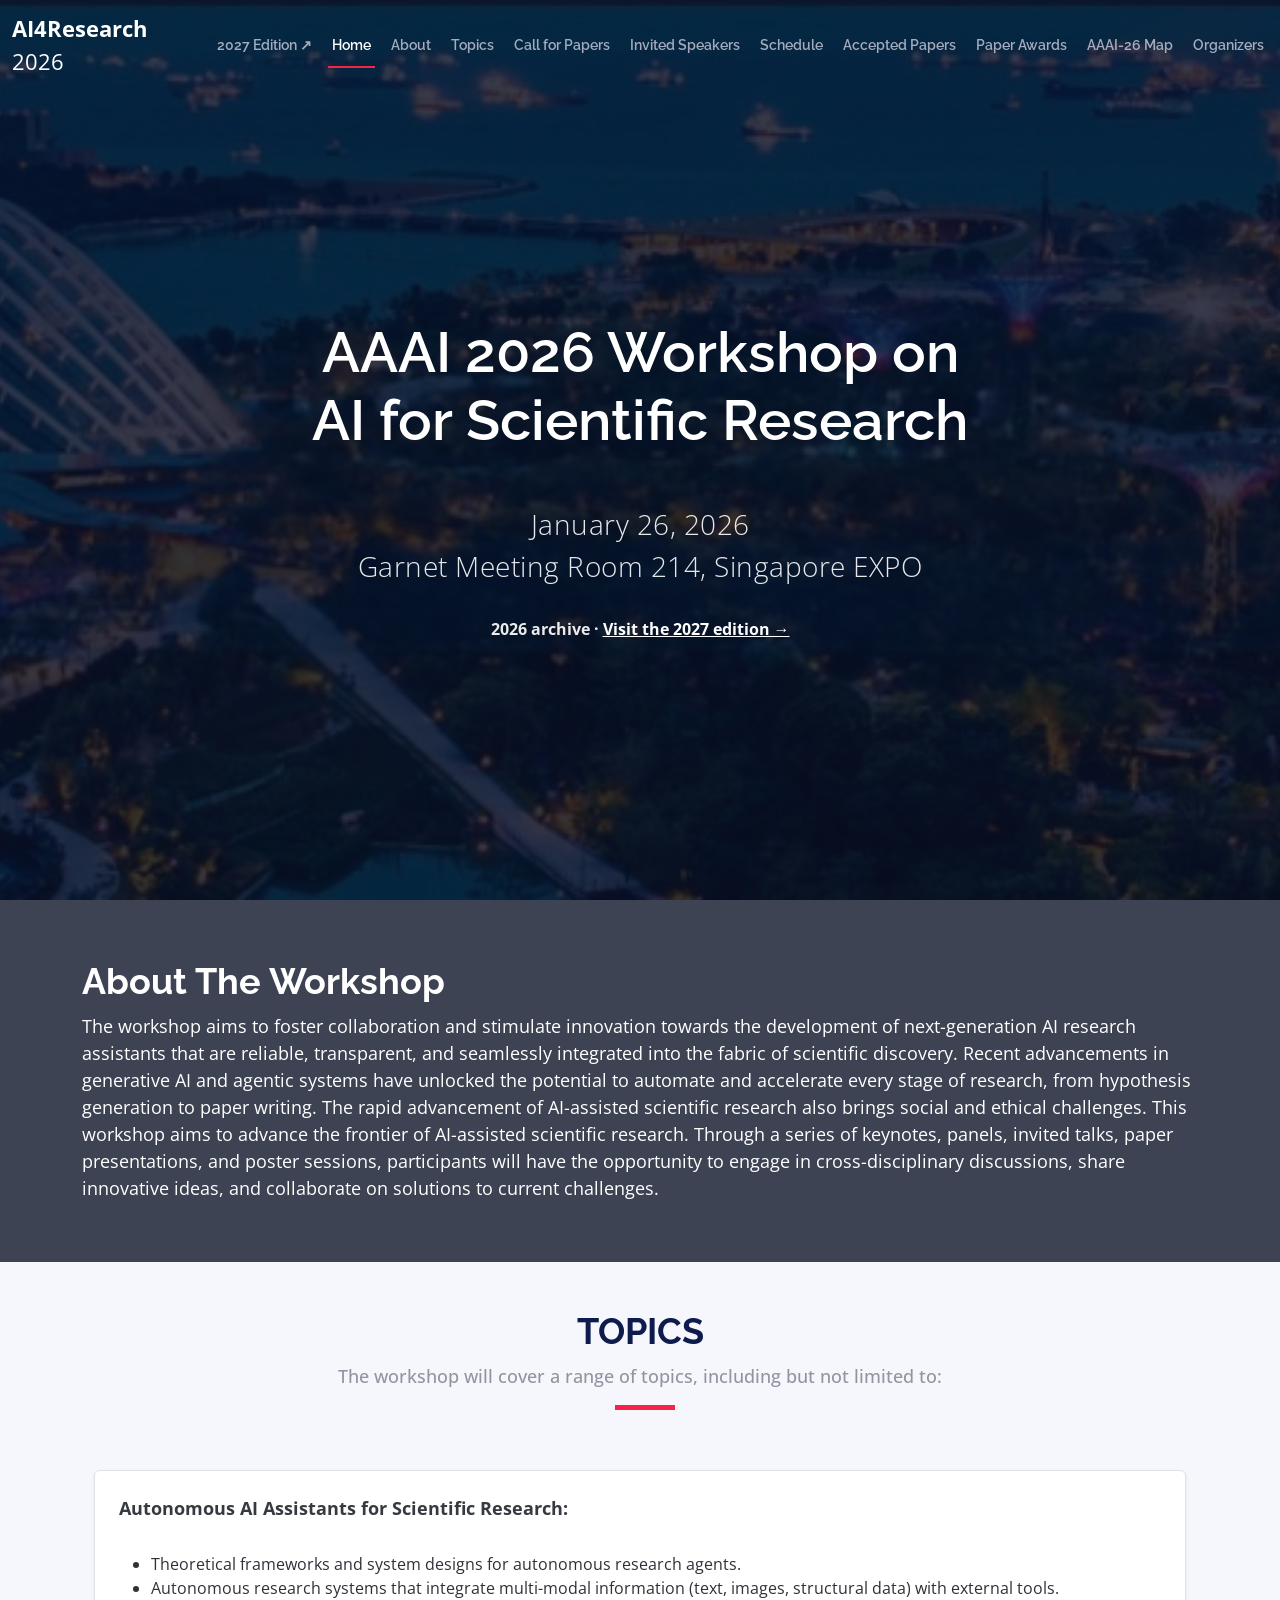
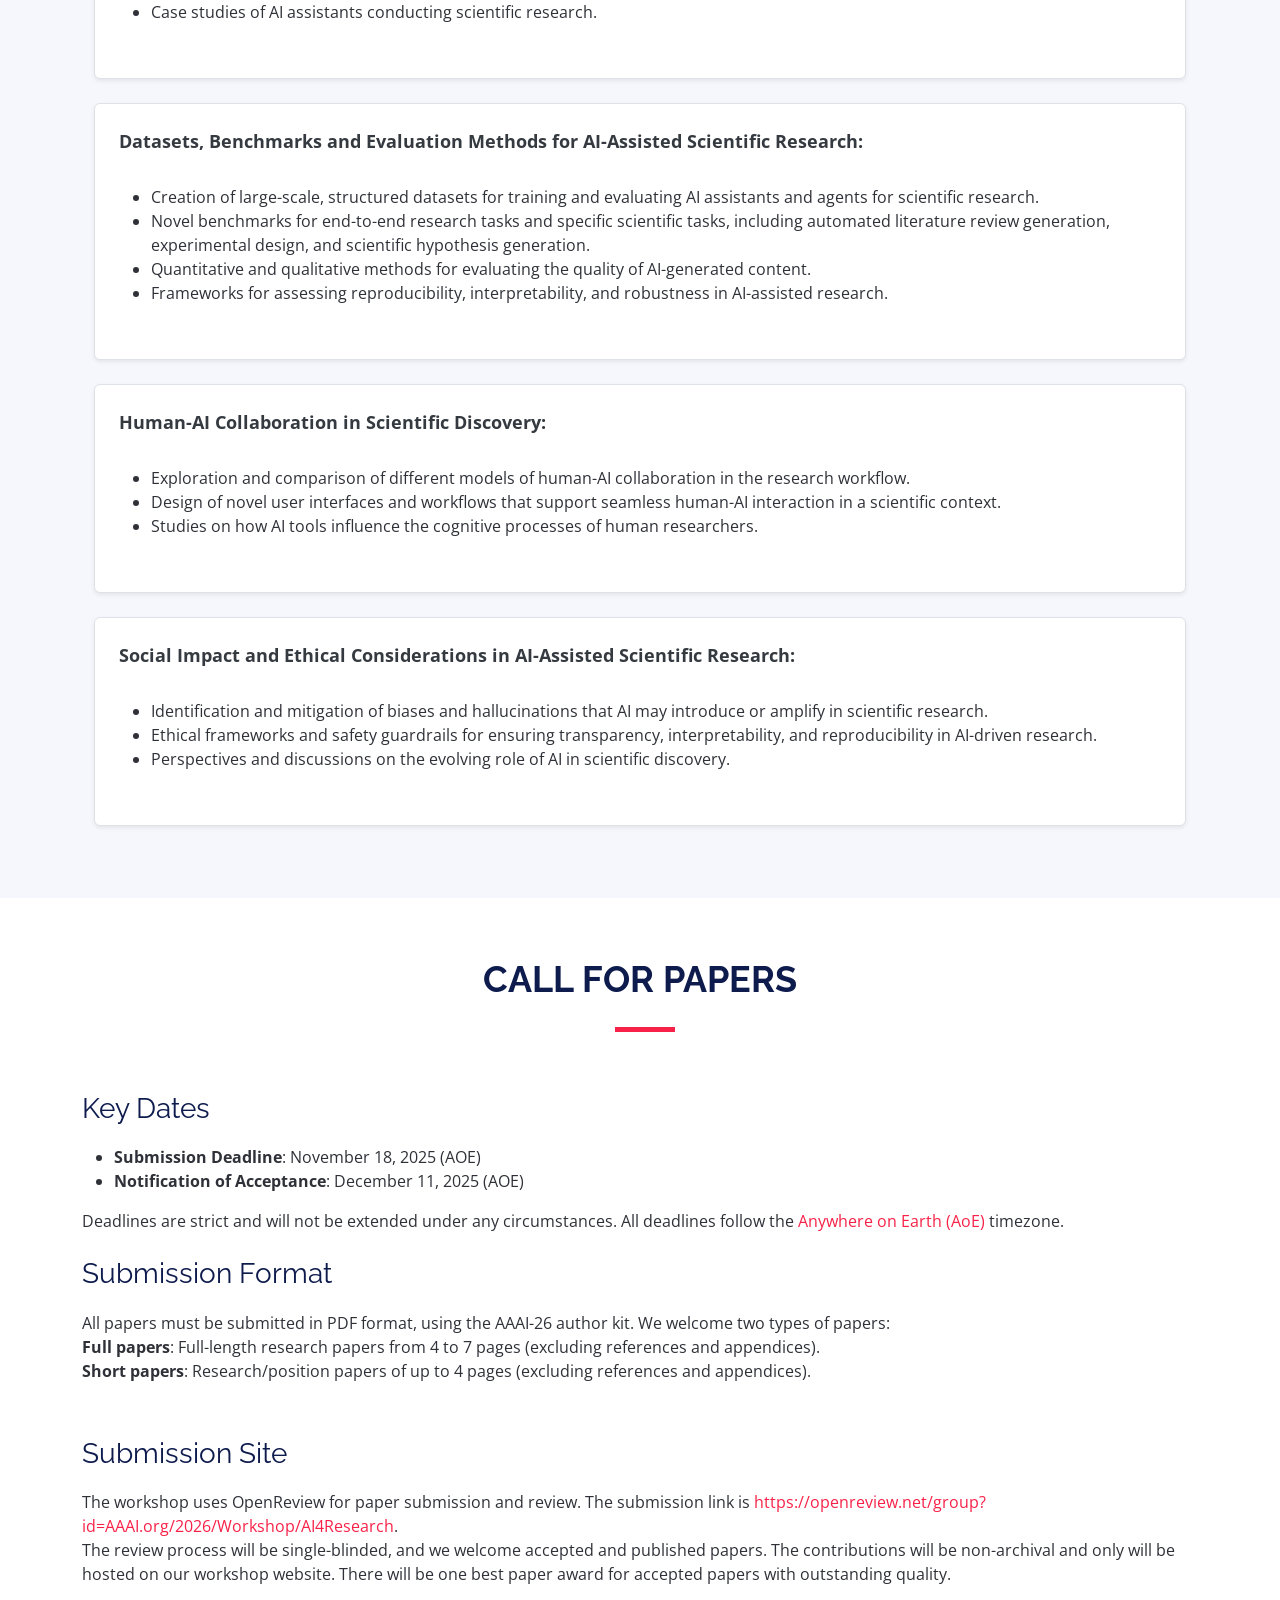
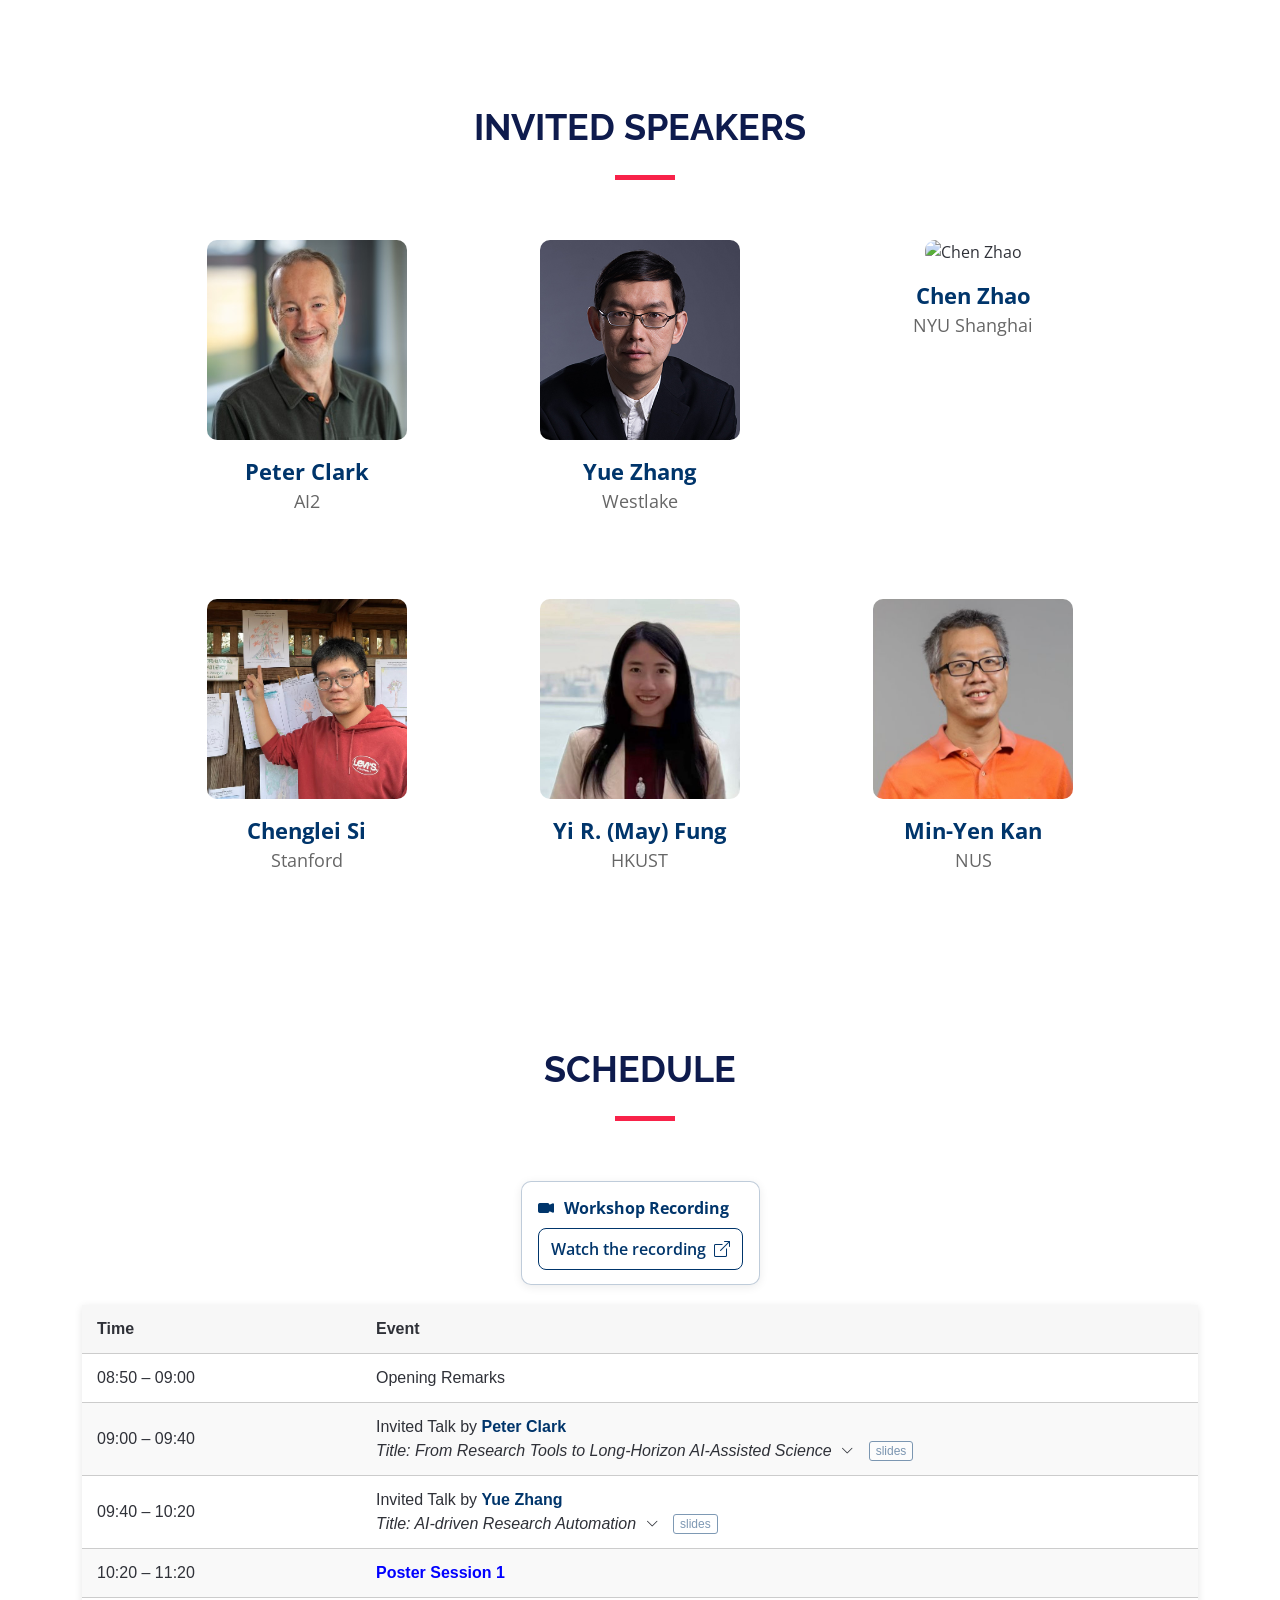
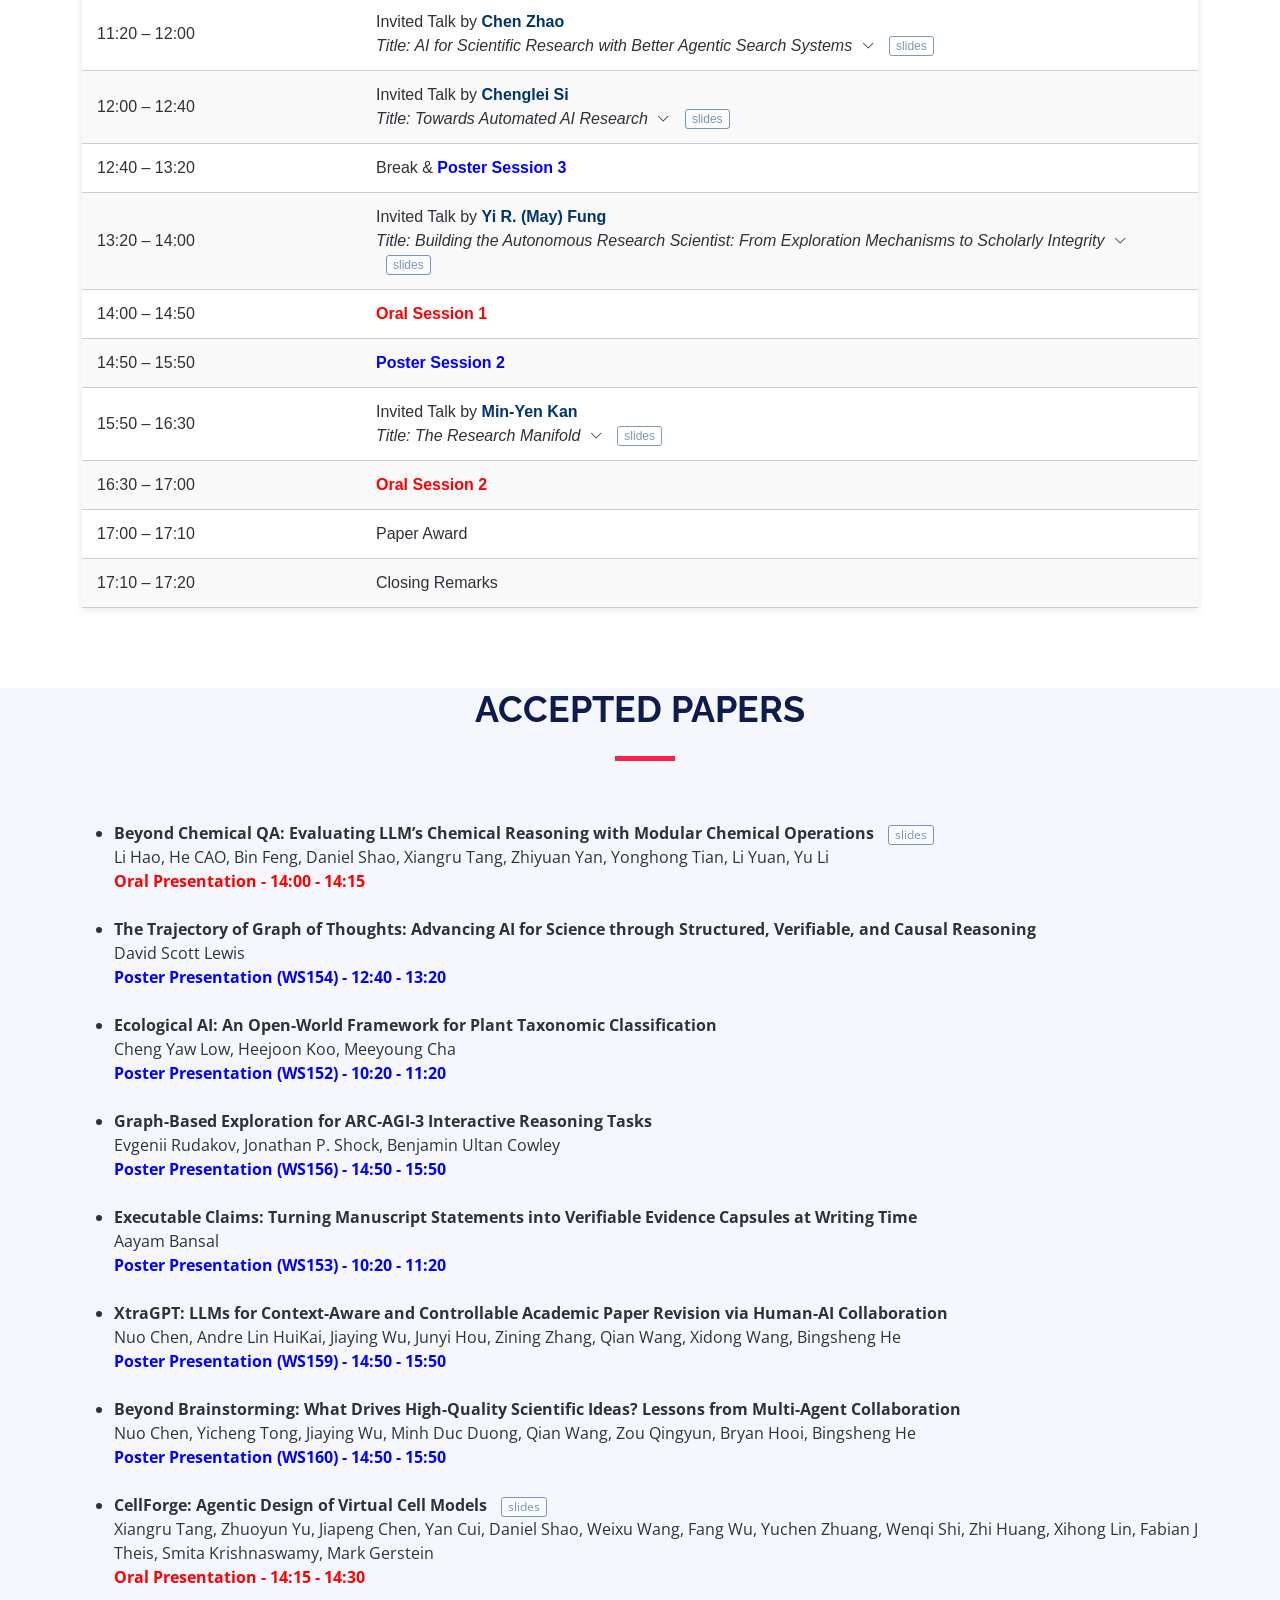
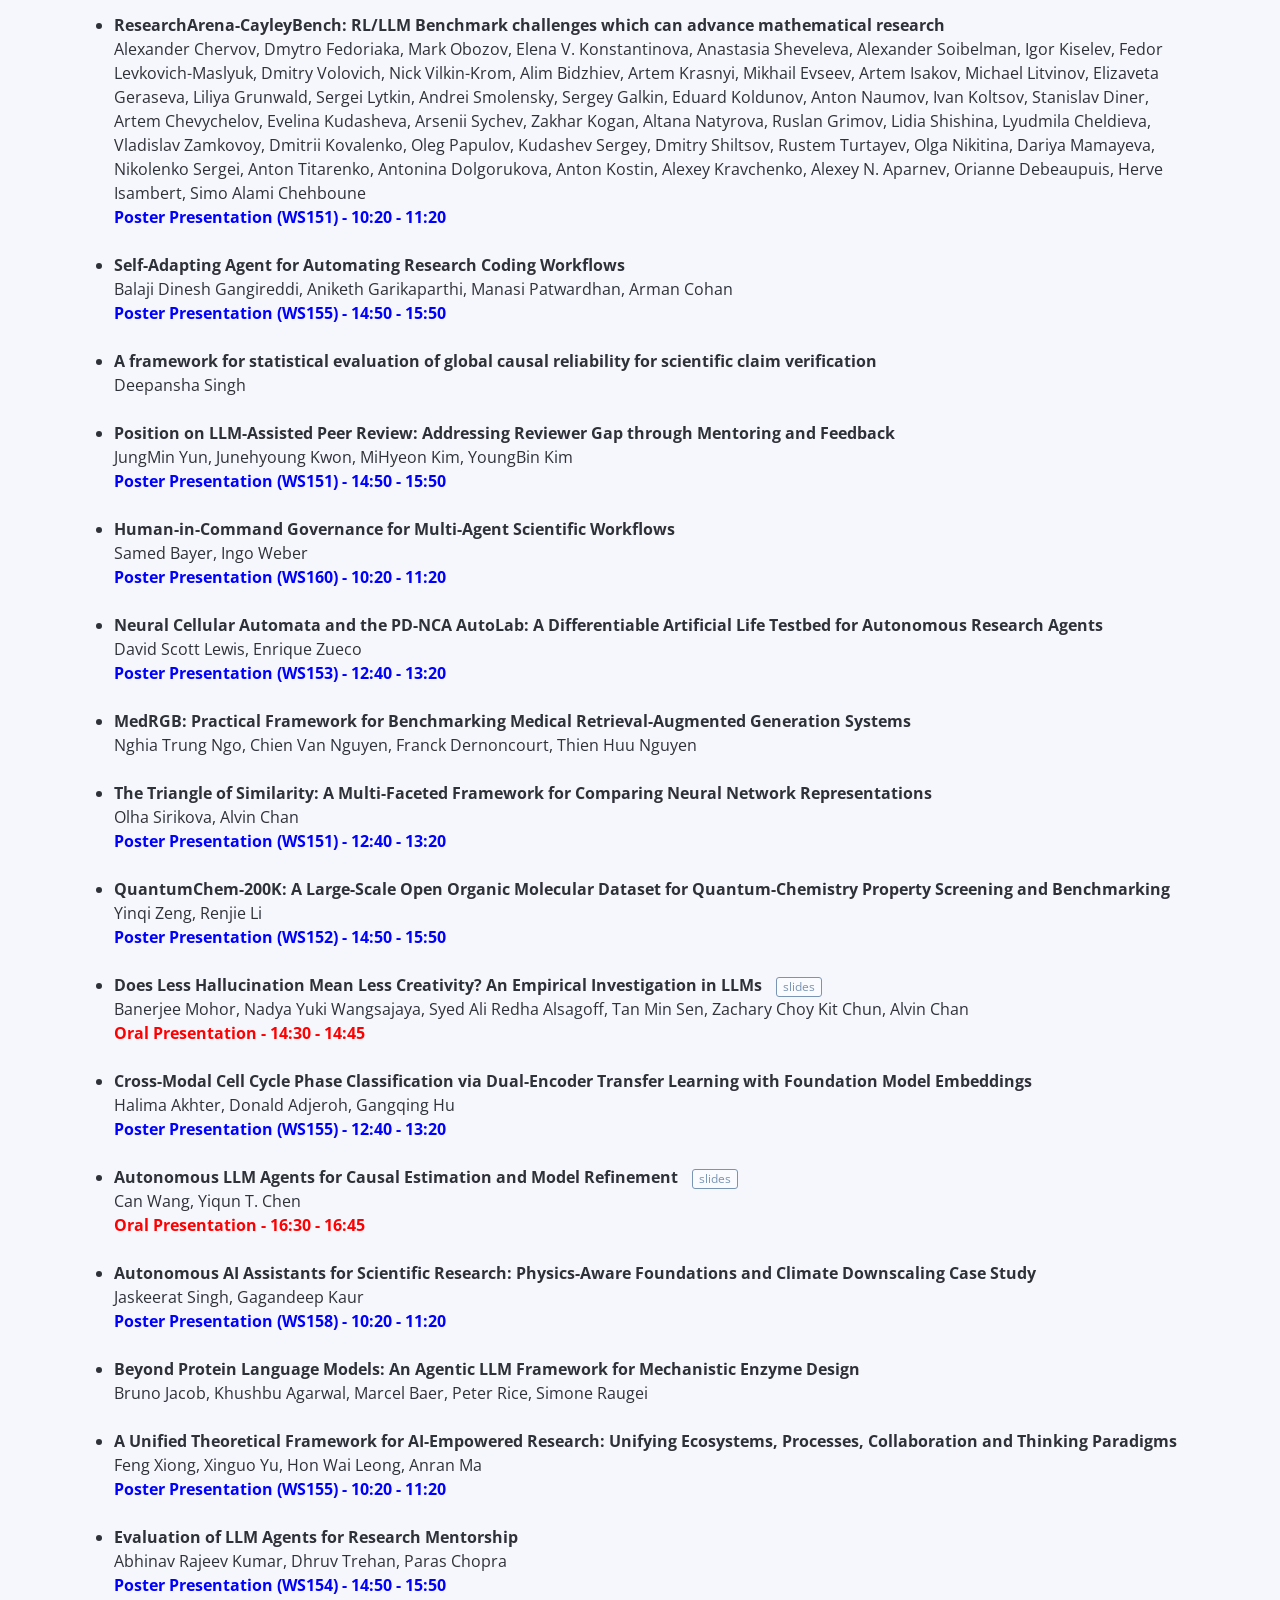
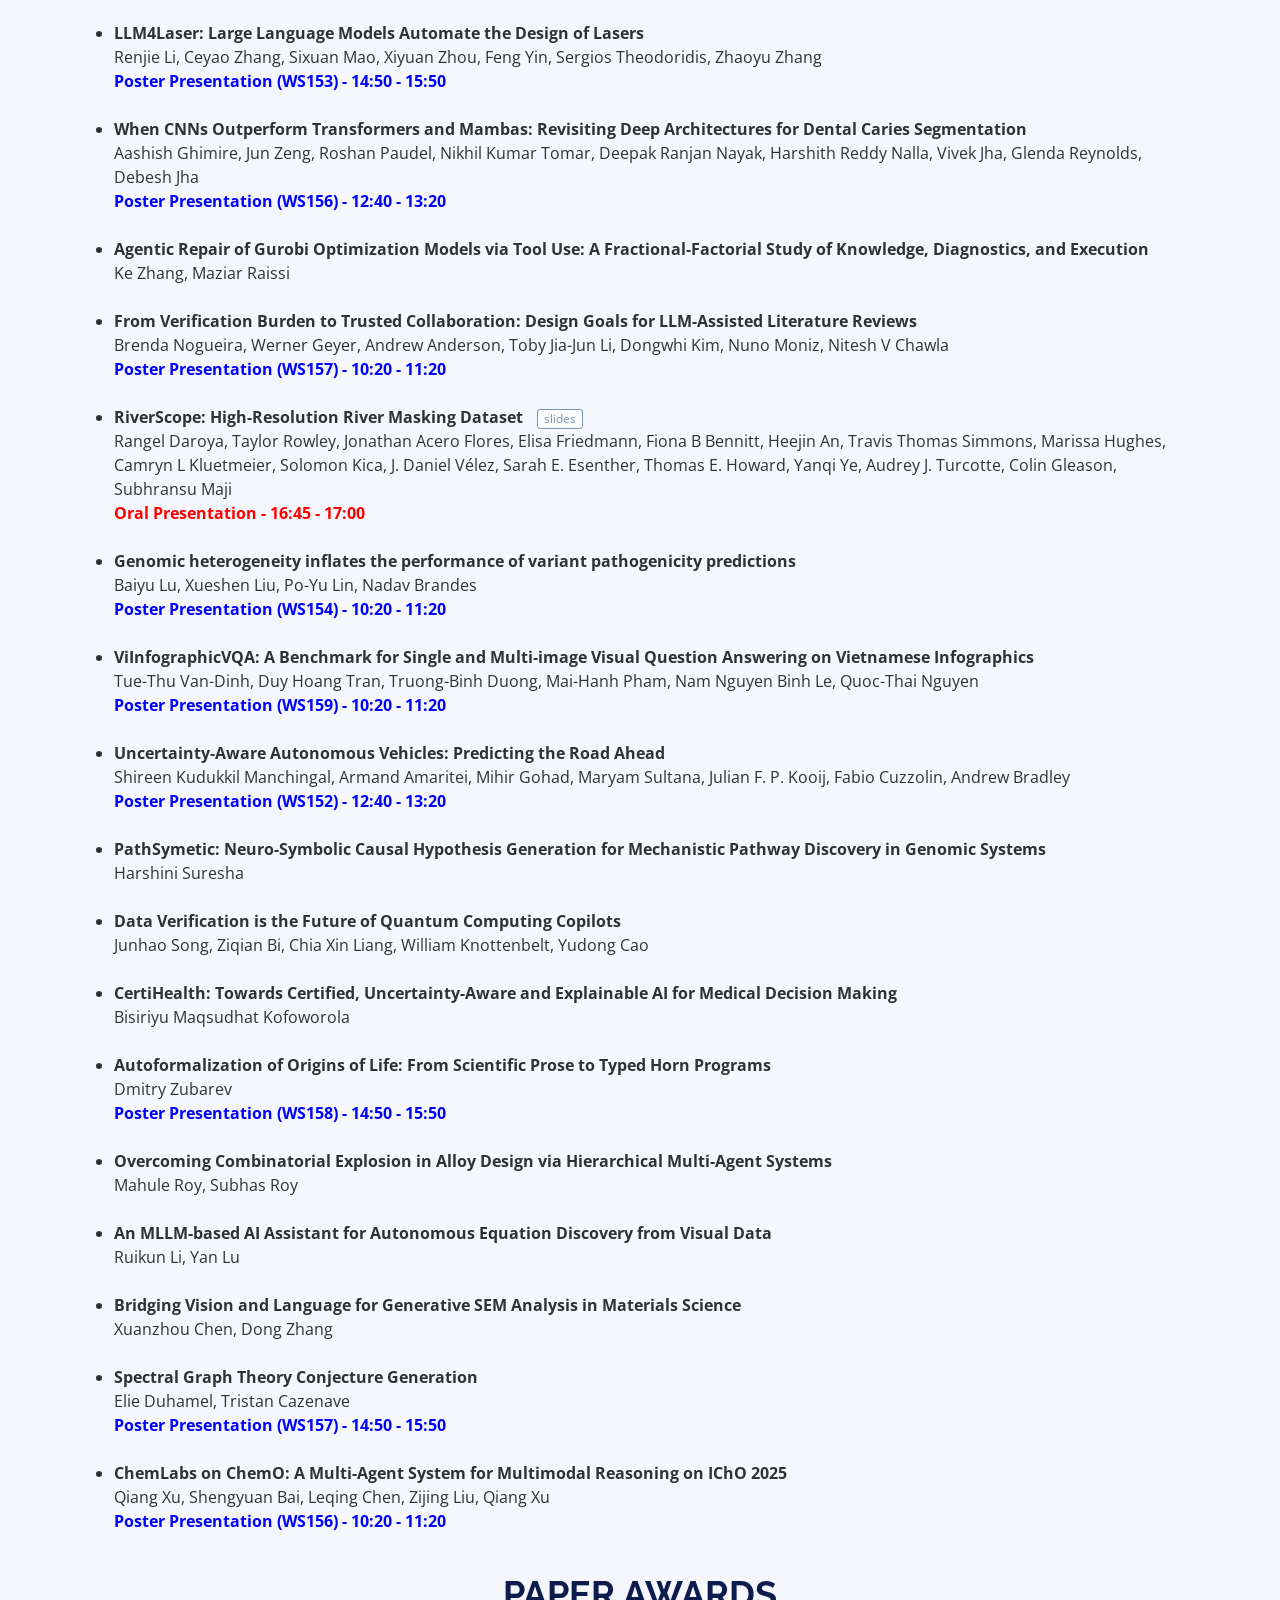
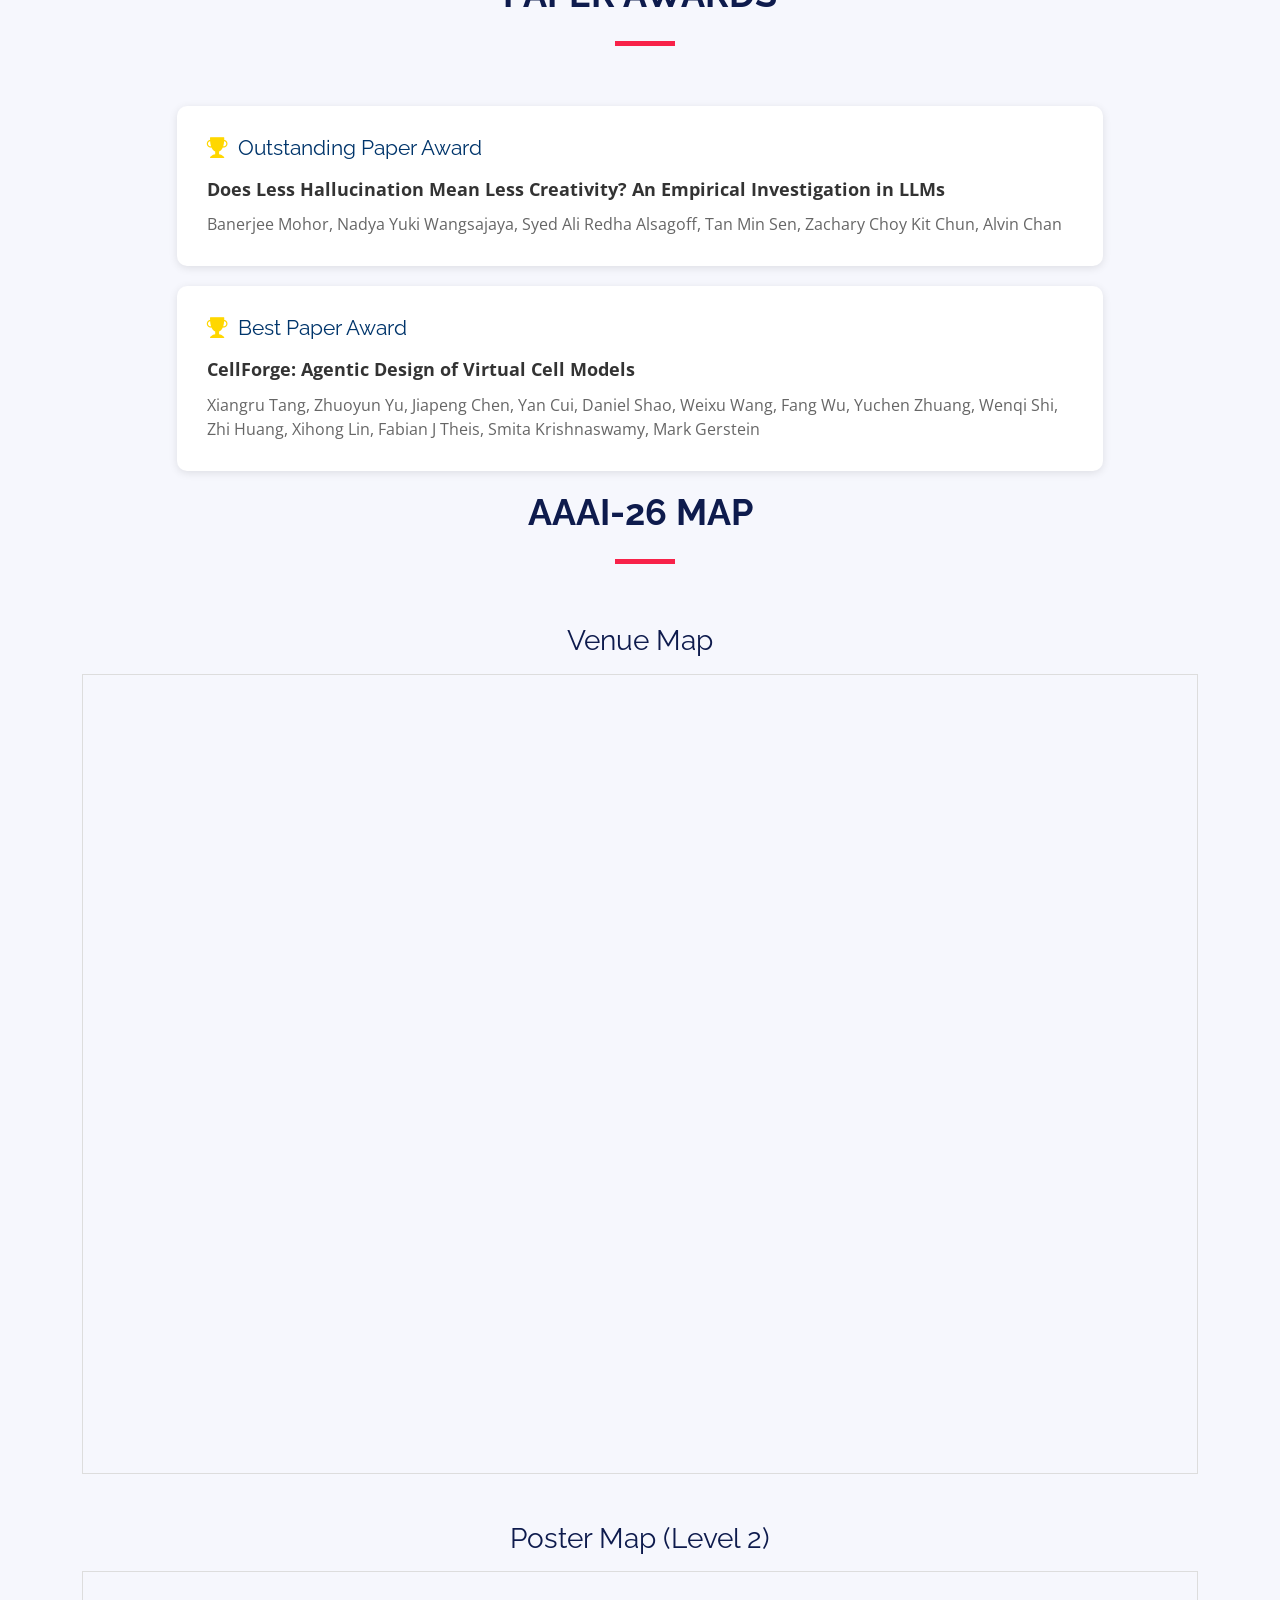
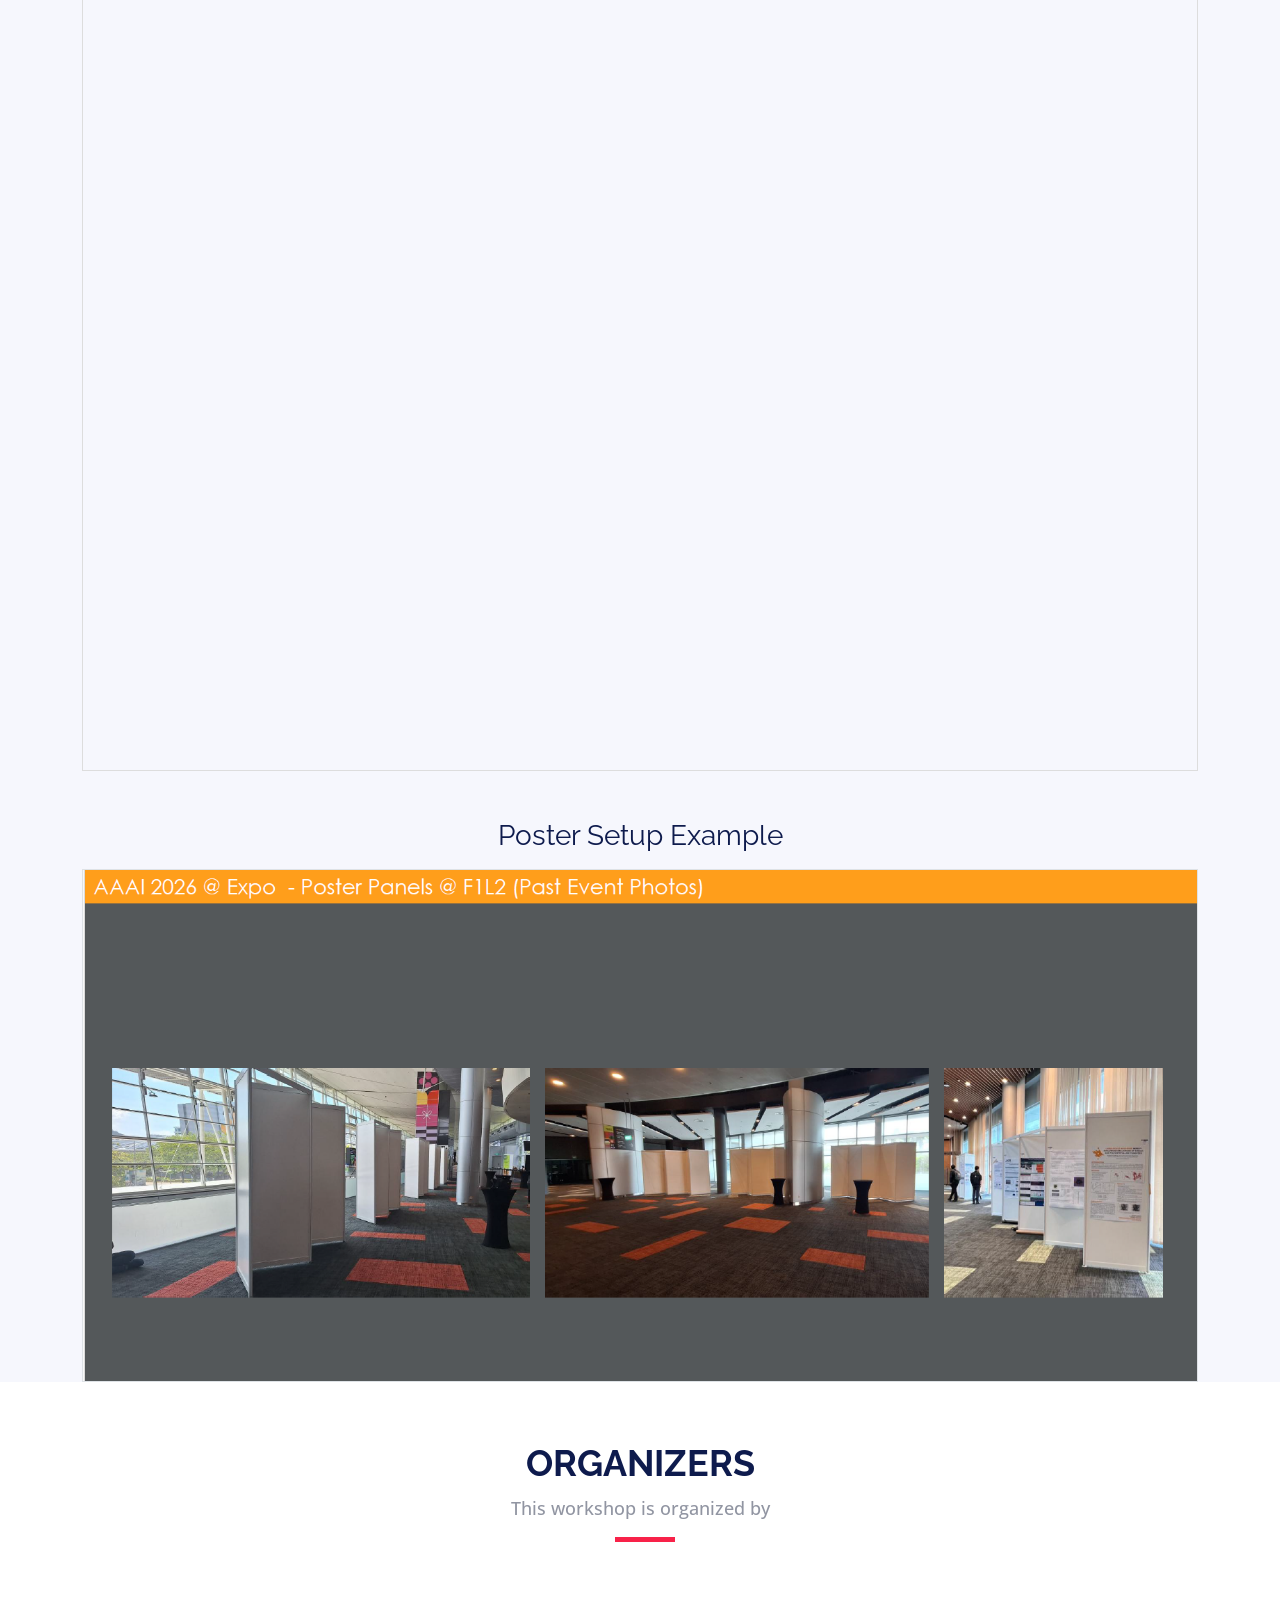
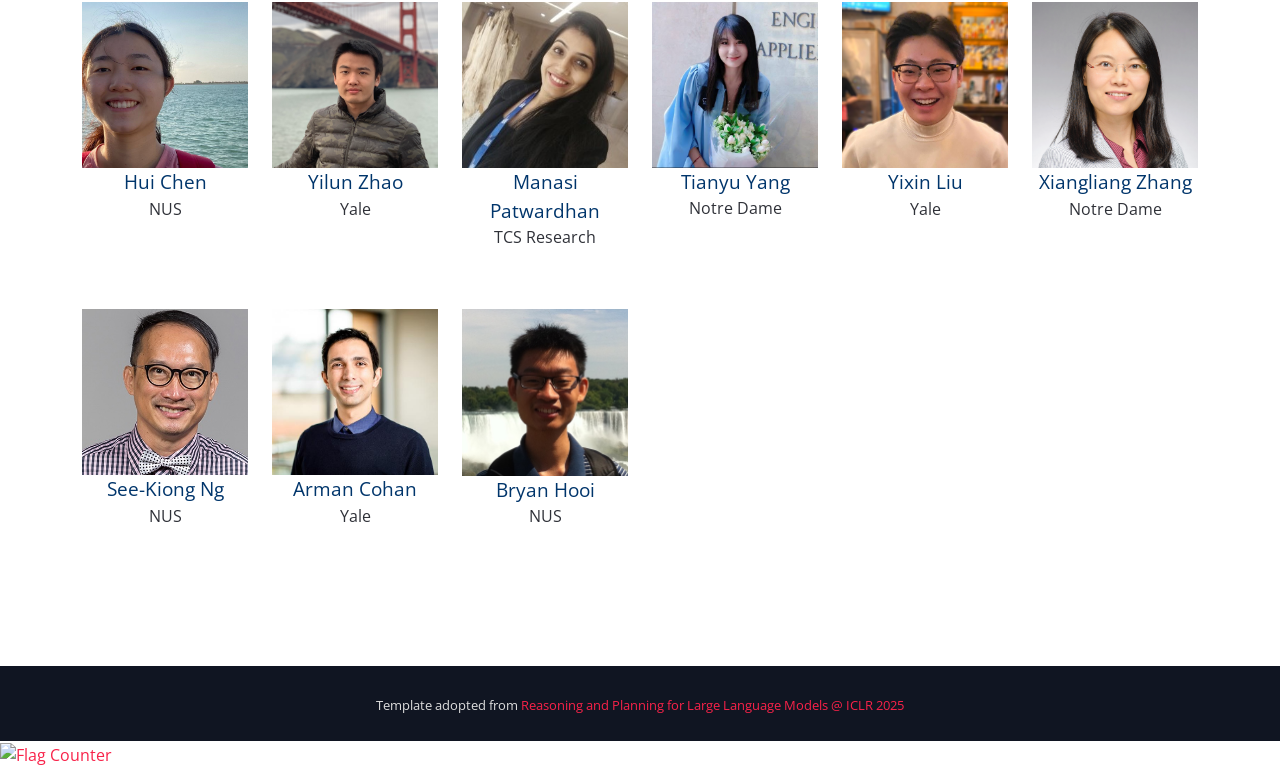
==== 2026/index.html @ 08f537a8 "Prepare AAAI 2027 workshop and archive 2026 edition" ====
<!DOCTYPE html>
<html lang="en">

<head>
  <meta charset="utf-8">
  <meta content="width=device-width, initial-scale=1.0" name="viewport">

  <title>AAAI 2026 Workshop on AI for Scientific Research</title>
  <meta name="description" content="The first AI for Scientific Research Workshop at AAAI 2026, Singapore. Explore the program, accepted papers, awards, slides, and recording.">
  <link rel="canonical" href="https://ai4research-workshop.github.io/2026/">
  <meta content="" name="keywords">

  <!-- Favicons -->
  <link href="../assets/img/favicon.svg" rel="icon" type="image/svg+xml">

  <!-- Google Fonts -->
  <link href="https://fonts.googleapis.com/css?family=Open+Sans:300,300i,400,400i,700,700i|Raleway:300,400,500,700,800" rel="stylesheet">

  <!-- Vendor CSS Files -->
  <link href="../assets/vendor/aos/aos.css" rel="stylesheet">
  <link href="../assets/vendor/bootstrap/css/bootstrap.min.css" rel="stylesheet">
  <link href="../assets/vendor/bootstrap-icons/bootstrap-icons.css" rel="stylesheet">
  <link href="../assets/vendor/glightbox/css/glightbox.min.css" rel="stylesheet">
  <link href="../assets/vendor/swiper/swiper-bundle.min.css" rel="stylesheet">

  <!-- Template Main CSS File -->
  <link href="../assets/css/style.css" rel="stylesheet">
  
  <!-- Custom CSS for Schedule Table -->
  <style>
    .schedule-table {
      width: 100%;
      border-collapse: collapse;
      background: #fff;
      font-family: Arial, sans-serif;
      box-shadow: 0 2px 8px rgba(0, 0, 0, 0.1);
      margin: 20px 0;
    }
    .schedule-table th,
    .schedule-table td {
      padding: 12px 15px;
      border-bottom: 1px solid #ccc;
      text-align: left;
    }
    .schedule-table th {
      background-color: #f7f7f7;
      font-weight: bold;
    }
    .schedule-table tbody tr:nth-child(even) {
      background-color: #f9f9f9;
    }
    .schedule-table tbody tr:hover {
      background-color: #f1f1f1;
    }
    /* Responsive design */
    @media (max-width: 768px) {
      .schedule-table th,
      .schedule-table td {
        padding: 10px;
      }
    }

    /* Slides badge */
    .slides-box {
      display: inline-flex;
      align-items: center;
      justify-content: center;
      min-width: 38px;
      height: 20px;
      padding: 0 6px;
      margin-left: 10px;
      border: 1px solid #00356B;
      border-radius: 3px;
      font-size: 12px;
      line-height: 1;
      color: #00356B;
      background: #fff;
      text-decoration: none;
      vertical-align: middle;
      user-select: none;
    }
    .slides-box:hover,
    .slides-box:focus {
      background: #00356B;
      color: #fff;
      text-decoration: none;
    }
    .slides-box.slides-box--disabled,
    .slides-box[aria-disabled="true"] {
      opacity: 0.5;
      pointer-events: none;
    }

    /* Workshop recording box */
    .recording-box {
      display: inline-flex;
      flex-direction: column;
      gap: 8px;
      padding: 14px 16px;
      border: 1px solid rgba(0, 53, 107, 0.25);
      border-radius: 10px;
      background: #fff;
      box-shadow: 0 2px 10px rgba(0, 0, 0, 0.08);
      max-width: 520px;
    }
    .recording-box__title {
      display: flex;
      align-items: center;
      gap: 10px;
      font-weight: 700;
      color: #00356B;
    }
    .recording-box__link {
      display: inline-flex;
      align-items: center;
      gap: 8px;
      width: fit-content;
      padding: 8px 12px;
      border: 1px solid #00356B;
      border-radius: 8px;
      color: #00356B;
      text-decoration: none;
      font-weight: 600;
      background: #fff;
    }
    .recording-box__link:hover,
    .recording-box__link:focus {
      background: #00356B;
      color: #fff;
      text-decoration: none;
    }
  </style>
  <!-- =======================================================
  * Template Name: TheEvent
  * Updated: Sep 18 2023 with Bootstrap v5.3.2
  * Template URL: https://bootstrapmade.com/theevent-conference-event-bootstrap-template/
  * Author: BootstrapMade.com
  * License: https://bootstrapmade.com/license/
  ======================================================== -->
</head>

<body>

  <!-- ======= Header ======= -->
  <header id="header" class="d-flex align-items-center ">
    <div class="container-fluid container-xxl d-flex align-items-center">

      <div id="logo" class="me-auto">
        <!-- Uncomment below if you prefer to use a text logo -->
        <!-- <h1><a href="index.html">The<span>Event</span></a></h1>-->
        <a href="./" style="color: #fff; font-size: 22px; font-weight: 700;">AI4Research <span style="font-weight: 400;">2026</span></a>
      </div>

      <nav id="navbar" class="navbar order-last order-lg-0">
        <ul>
          <li><a href="../">2027 Edition ↗</a></li>
          <li><a class="nav-link scrollto active" href="#hero">Home</a></li>
          <li><a class="nav-link scrollto" href="#about">About</a></li>
          <li><a class="nav-link scrollto" href="#topic">Topics</a></li>
          <li><a class="nav-link scrollto" href="#cfp">Call for Papers</a></li>
          <li><a class="nav-link scrollto" href="#speakers">Invited Speakers</a></li>
          <li><a class="nav-link scrollto" href="#schedule">Schedule</a></li>
          <li><a class="nav-link scrollto" href="#accepted-paper">Accepted Papers</a></li>
          <li><a class="nav-link scrollto" href="#paper-awards">Paper Awards</a></li>
          <li><a class="nav-link scrollto" href="#maps">AAAI-26 Map</a></li>
          <li><a class="nav-link scrollto" href="#organizers">Organizers</a></li>
        </ul>
        <i class="bi bi-list mobile-nav-toggle"></i>
      </nav>

    </div>
  </header><!-- End Header -->

  <!-- ======= Hero Section ======= -->
  <section id="hero">
    <div class="hero-container" data-aos="zoom-in" data-aos-delay="200">
      <h1 class="mb-4 pb-0" style="text-transform: none;">
        AAAI 2026 Workshop on <br>AI for Scientific Research
      </h1>
      <p style="font-size: 28px; color: rgba(255, 255, 255, 0.9); margin-top: 25px; font-weight: 300; letter-spacing: 0.5px;">
        January 26, 2026<br>
        Garnet Meeting Room 214, Singapore EXPO
      </p>
      <p style="font-size: 16px;">2026 archive · <a href="../" style="color: #fff; text-decoration: underline;">Visit the 2027 edition →</a></p>
    </div>
  </section>
  <!-- End Hero Section -->

  <main id="main">

    <!-- ======= About Section ======= -->
    <section id="about">
      <div class="container position-relative" data-aos="fade-up">
        <div class="row">
          <div class="col-lg-12">
            <h2>About The Workshop</h2>
            <p style="font-size: 18px;">The workshop aims to foster collaboration and stimulate innovation towards the development of next-generation AI research assistants that are reliable, transparent, and seamlessly integrated into the fabric of scientific discovery. Recent advancements in generative AI and agentic systems have unlocked the potential to automate and accelerate every stage of research, from hypothesis generation to paper writing. The rapid advancement of AI-assisted scientific research also brings social and ethical challenges. This workshop aims to advance the frontier of AI-assisted scientific research. Through a series of keynotes, panels, invited talks, paper presentations, and poster sessions, participants will have the opportunity to engage in cross-disciplinary discussions, share innovative ideas, and collaborate on solutions to current challenges.</p>
          </div>
        </div>
      </div>
    </section>
    <!-- End About Section -->


    <!-- ======= Topics Section ======= -->
    <section id="topic" class="section-with-bg">
      <br>
      <br>
      <div class="container" data-aos="fade-up">
        <div class="section-header">
          <h2>Topics</h2>
          <p>The workshop will cover a range of topics, including but not limited to:</p>
        </div>
        <section id="topics">
          <div class="container">
            <!-- Topic 1 -->
            <div class="row mb-4">
              <div class="col-12">
                <div class="topic-panel interactive-panel p-4 border shadow-sm rounded" style="background: #ffffff;">
                  <b style="font-size: 18px; color: #343a40;">Autonomous AI Assistants for Scientific Research:</b>
                  <p style="color: #6c757d; margin-top: 10px;">
                    <ul>
                      <li>Theoretical frameworks and system designs for autonomous research agents.</li>
                      <li>Autonomous research systems that integrate multi-modal information (text, images, structural data) with external tools.</li>
                      <li>Case studies of AI assistants conducting scientific research.</li>
                    </ul>
                  </p>
                </div>
              </div>
            </div>

            <!-- Topic 2 -->
            <div class="row mb-4">
              <div class="col-12">
                <div class="topic-panel interactive-panel p-4 border shadow-sm rounded" style="background: #ffffff;">
                  <b style="font-size: 18px; color: #343a40;">Datasets, Benchmarks and Evaluation Methods for AI-Assisted Scientific Research:</b>
                  <p style="color: #6c757d; margin-top: 10px;">
                    <ul>
                      <li>Creation of large-scale, structured datasets for training and evaluating AI assistants and agents for scientific research.</li>
                      <li>Novel benchmarks for end-to-end research tasks and specific scientific tasks, including automated literature review generation, experimental design, and scientific hypothesis generation.</li>
                      <li>Quantitative and qualitative methods for evaluating the quality of AI-generated content.</li>
                      <li>Frameworks for assessing reproducibility, interpretability, and robustness in AI-assisted research.</li>
                    </ul>
                  </p>
                </div>
              </div>
            </div>

            <!-- Topic 3 -->
            <div class="row mb-4">
              <div class="col-12">
                <div class="topic-panel interactive-panel p-4 border shadow-sm rounded" style="background: #ffffff;">
                  <b style="font-size: 18px; color: #343a40;">Human-AI Collaboration in Scientific Discovery:</b>
                  <p style="color: #6c757d; margin-top: 10px;">
                    <ul>
                      <li>Exploration and comparison of different models of human-AI collaboration in the research workflow.</li>
                      <li>Design of novel user interfaces and workflows that support seamless human-AI interaction in a scientific context.</li>
                      <li>Studies on how AI tools influence the cognitive processes of human researchers.</li>
                    </ul>
                  </p>
                </div>
              </div>
            </div>

            <!-- Topic 4 -->
            <div class="row mb-4">
              <div class="col-12">
                <div class="topic-panel interactive-panel p-4 border shadow-sm rounded" style="background: #ffffff;">
                  <b style="font-size: 18px; color: #343a40;">Social Impact and Ethical Considerations in AI-Assisted Scientific Research:</b>
                  <p style="color: #6c757d; margin-top: 10px;">
                    <ul>
                      <li>Identification and mitigation of biases and hallucinations that AI may introduce or amplify in scientific research.</li>
                      <li>Ethical frameworks and safety guardrails for ensuring transparency, interpretability, and reproducibility in AI-driven research.</li>
                      <li>Perspectives and discussions on the evolving role of AI in scientific discovery.</li>
                    </ul>
                  </p>
                </div>
              </div>
            </div>

            <!-- Topic 5 -->
            <!-- <div class="row mb-4">
              <div class="col-12">
                <div class="topic-panel interactive-panel p-4 border shadow-sm rounded" style="background: #ffffff;">
                </div>
              </div>
            </div> -->
          </div>
        </section>
      </div>
      <br>
      <br>
    </section>
    <!-- End Topics Section -->

    <section id="cfp">
      <div class="container" data-aos="fade-up">
        <div class="section-header">
          <h2>Call For Papers</h2>
        </div>
        <h3>Key Dates</h3>
        <ul class="fa-ul">
          <li><span class="fa-li"><i class="fa fa-check"></i></span><b>Submission Deadline</b>: November 18, 2025 (AOE)</li>
          <li><span class="fa-li"><i class="fa fa-check"></i></span><b>Notification of Acceptance</b>: December 11, 2025 (AOE)</li>
        </ul>
        Deadlines are strict and will not be extended under any circumstances. All deadlines follow the <a href="https://time.is/Anywhere_on_Earth">Anywhere on Earth (AoE)</a> timezone.
        <br>
        <br>
        <h3>Submission Format</h3>
        <p>
          All papers must be submitted in PDF format, using the AAAI-26 author kit. We welcome two types of papers:<br>
          <b>Full papers</b>: Full-length research papers from 4 to 7 pages (excluding references and appendices).<br>
          <b>Short papers</b>: Research/position papers of up to 4 pages (excluding references and appendices).<br><br>
        </p>
        <h3>Submission Site</h3>
        <p>
          The workshop uses OpenReview for paper submission and review. The submission link is <a href="https://openreview.net/group?id=AAAI.org/2026/Workshop/AI4Research">https://openreview.net/group?id=AAAI.org/2026/Workshop/AI4Research</a>.
          <br>The review process will be single-blinded, and we welcome accepted and published papers. The contributions will be non-archival and only will be hosted on our workshop website. There will be one best paper award for accepted papers with outstanding quality.
        </p> 
      </div>
    </section>

    <!-- ======= Speakers Section ======= -->
    <section id="speakers">
      <div class="container" data-aos="fade-up">
        <div class="section-header">
          <h2>Invited Speakers</h2>
          <!-- <p>To be announced</p> -->
        </div>

        <div class="row justify-content-center gx-3" style="max-width: 1000px; margin: 0 auto;">
          
          <!-- Speaker 1: Peter Clark -->
          <div class="col-lg-4 col-md-6 mb-4">
            <div class="speaker" data-aos="fade-up" data-aos-delay="100" style="text-align: center;">
              <img src="../assets/img/speakers/peter.jpg" alt="Peter Clark" class="img-fluid" style="width: 200px; height: 200px; object-fit: cover; border-radius: 10px; margin-bottom: 15px;">
              <br><a href="#" style="font-size: 1.4em; color: #00356B; font-weight: bold;">Peter Clark</a>
              <p style="font-size: 1.1em; color: #666;">AI2</p>
            </div>
          </div>
          
          <!-- Speaker 2: Yue Zhang -->
          <div class="col-lg-4 col-md-6 mb-4">
            <div class="speaker" data-aos="fade-up" data-aos-delay="200" style="text-align: center;">
              <img src="../assets/img/speakers/yue.jpg" alt="Yue Zhang" class="img-fluid" style="width: 200px; height: 200px; object-fit: cover; border-radius: 10px; margin-bottom: 15px;">
              <br><a href="#" style="font-size: 1.4em; color: #00356B; font-weight: bold;">Yue Zhang</a>
              <p style="font-size: 1.1em; color: #666;">Westlake</p>
            </div>
          </div>

          <!-- Speaker 3: Chen Zhao -->
          <div class="col-lg-4 col-md-6 mb-4">
            <div class="speaker" data-aos="fade-up" data-aos-delay="300" style="text-align: center;">
              <img src="../assets/img/speakers/chen.jpg" alt="Chen Zhao" class="img-fluid" style="width: 200px; height: 200px; object-fit: cover; border-radius: 10px; margin-bottom: 15px;">
              <br><a href="#" style="font-size: 1.4em; color: #00356B; font-weight: bold;">Chen Zhao</a>
              <p style="font-size: 1.1em; color: #666;">NYU Shanghai</p>
            </div>
          </div>

          <!-- Speaker 4: Chenglei Si -->
          <div class="col-lg-4 col-md-6 mb-4">
            <div class="speaker" data-aos="fade-up" data-aos-delay="100" style="text-align: center;">
              <img src="../assets/img/speakers/chenglei.jpg" alt="Chenglei Si" class="img-fluid" style="width: 200px; height: 200px; object-fit: cover; border-radius: 10px; margin-bottom: 15px;">
              <br><a href="#" style="font-size: 1.4em; color: #00356B; font-weight: bold;">Chenglei Si</a>
              <p style="font-size: 1.1em; color: #666;">Stanford</p>
            </div>
          </div>

          <!-- Speaker 5: Yi R. (May) Fung -->
          <div class="col-lg-4 col-md-6 mb-4">
            <div class="speaker" data-aos="fade-up" data-aos-delay="200" style="text-align: center;">
              <img src="../assets/img/speakers/fung.png" alt="Yi R. (May) Fung" class="img-fluid" style="width: 200px; height: 200px; object-fit: cover; border-radius: 10px; margin-bottom: 15px;">
              <br><a href="#" style="font-size: 1.4em; color: #00356B; font-weight: bold;">Yi R. (May) Fung</a>
              <p style="font-size: 1.1em; color: #666;">HKUST</p>
            </div>
          </div>

          <!-- Speaker 6: Min-Yen Kan -->
          <div class="col-lg-4 col-md-6 mb-4">
            <div class="speaker" data-aos="fade-up" data-aos-delay="300" style="text-align: center;">
              <img src="../assets/img/speakers/min.png" alt="Min-Yen Kan" class="img-fluid" style="width: 200px; height: 200px; object-fit: cover; border-radius: 10px; margin-bottom: 15px;">
              <br><a href="#" style="font-size: 1.4em; color: #00356B; font-weight: bold;">Min-Yen Kan</a>
              <p style="font-size: 1.1em; color: #666;">NUS</p>
            </div>
          </div>

        </div>
      </div>
    </section>
    <!-- End Speakers Section -->

    <!-- ======= Schedule Section ======= -->
    <section id="schedule">
      <div class="container" data-aos="fade-up">
        <div class="section-header">
          <h2>Schedule</h2>
          <!-- <p>To be announced</p> -->
        </div>
        <div class="mb-3" style="text-align: center;">
          <div class="recording-box" role="note" aria-label="Workshop recording link">
            <div class="recording-box__title">
              <i class="bi bi-camera-video-fill"></i>
              Workshop Recording
            </div>
            <a class="recording-box__link" href="https://us06web.zoom.us/rec/play/0sh_Mu66z896POwoRGdp3qKG5eZ63UKPHvuIWT5KmIxOXnEGj0LGVykstHp04lRK4AiOjq2k1FFJ8JVZ.JPisdILXcQROBGdQ?eagerLoadZvaPages=&accessLevel=&canPlayFromShare=true&from=share_recording_detail&startTime=1769386400000&componentName=rec-play&originRequestUrl=https%3A%2F%2Fus06web.zoom.us%2Frec%2Fshare%2FauvUcgWUnrnU0mSSdRT9ckHe9F9EbSozMqa6DYXpK3zf8lM3dir3rPl6QvTVUiU.i-wI4qAnmsWCiDzE%3FstartTime%3D1769386400000" target="_blank" rel="noopener noreferrer">
              Watch the recording <i class="bi bi-box-arrow-up-right"></i>
            </a>
          </div>
        </div>

        <table class="schedule-table">
          <thead>
            <tr>
              <th style="width: 25%;">Time</th>
              <th>Event</th>
            </tr>
          </thead>
          <tbody>
            <tr>
              <td>08:50 – 09:00</td>
              <td>Opening Remarks</td>
            </tr>
            <tr>
              <td>09:00 – 09:40</td>
              <td>
                Invited Talk by <b style="color: #00356B;">Peter Clark</b><br>
                <a data-bs-toggle="collapse" href="#abstract-peter" role="button" aria-expanded="false" aria-controls="abstract-peter" style="text-decoration: none; color: inherit; font-style: italic;">
                  Title: From Research Tools to Long-Horizon AI-Assisted Science <i class="bi bi-chevron-down" style="font-size: 0.8em; margin-left: 5px;"></i>
                </a>
                <a class="slides-box slides-box--disabled" href="#" aria-disabled="true" data-slides-href="../assets/slides/talk_peter.pptx" title="Slides (TBA)">slides</a>
                <div class="collapse mt-2" id="abstract-peter">
                  <div class="card card-body" style="font-size: 0.9rem; font-style: normal; color: #333;">
                    <b>Abstract:</b> AI has made remarkable progress in assisting with individual scientific tasks over the past two years. However, today's systems still fall far short of supporting the kind of long-horizon, "big science" research that unfolds over weeks or months. In this talk, I'll present our work on Asta, a state-of-the-art AI research assistant that performs a wide range of research tasks, and aims to scale toward long-term scientific support. I'll first illustrate Asta's current capabilities in literature understanding, data analysis, theory formation, and end-to-end autonomous software experiments. I'll then discuss what it takes to extend these capabilities to long-horizon research. If we view science as a search for predictive theories and causal explanations, then true long-term AI assistance requires a tight integration of experimentation and analysis with theory formation. I'll argue that this, in turn, demands a layer of structured reasoning above basic tool use to track hypotheses, evidence, and next experimental steps. I'll describe AutoDiscovery, our current work in this direction, then sketch our longer-term trajectory, and finally offer a perspective on the exciting future of long-horizon AI-assisted science.
                  </div>
                </div>
              </td>
            </tr>
            <tr>
              <td>09:40 – 10:20</td>
              <td>
                Invited Talk by <b style="color: #00356B;">Yue Zhang</b><br>
                <a data-bs-toggle="collapse" href="#abstract-yue" role="button" aria-expanded="false" aria-controls="abstract-yue" style="text-decoration: none; color: inherit; font-style: italic;">
                  Title: AI-driven Research Automation <i class="bi bi-chevron-down" style="font-size: 0.8em; margin-left: 5px;"></i>
                </a>
                <a class="slides-box slides-box--disabled" href="#" aria-disabled="true" data-slides-href="../assets/slides/talk_yue.pptx" title="Slides (TBA)">slides</a>
                <div class="collapse mt-2" id="abstract-yue">
                  <div class="card card-body" style="font-size: 0.9rem; font-style: normal; color: #333;">
                    <b>Abstract:</b> Recently, AI has enabled efficiency tools to be developed for expediting research. Various agents have been built for automating literature review, idea generation, academic writing, and scholarly reviewing. Agents have also been constructed for automating the whole research pipeline. In this talk, I will share our research work along this line, covering work in two directions. First, I will discuss work on facilitating the review and publication paradigm, discussing how AI can be useful for recommending literature, making surveys and giving automated reviews. Second, I will discuss some efforts towards building automated AI scientists.
                  </div>
                </div>
              </td>
            </tr>
            <tr>
              <td>10:20 – 11:20</td>
              <td><b style="color: blue;">Poster Session 1</b></td>
            </tr>
            <tr>
              <td>11:20 – 12:00</td>
              <td>
                Invited Talk by <b style="color: #00356B;">Chen Zhao</b><br>
                <a data-bs-toggle="collapse" href="#abstract-chen" role="button" aria-expanded="false" aria-controls="abstract-chen" style="text-decoration: none; color: inherit; font-style: italic;">
                  Title: AI for Scientific Research with Better Agentic Search Systems <i class="bi bi-chevron-down" style="font-size: 0.8em; margin-left: 5px;"></i>
                </a>
                <a class="slides-box slides-box--disabled" href="#" aria-disabled="true" data-slides-href="../assets/slides/talk_chen.pptx" title="Slides (TBA)">slides</a>
                <div class="collapse mt-2" id="abstract-chen">
                  <div class="card card-body" style="font-size: 0.9rem; font-style: normal; color: #333;">
                    <b>Abstract:</b> Agentic search systems such as OpenAI’s deep research have been widely deployed in AI for Scientific Research. Despite promising capabilities, today’s agentic search systems remain far from reliable, one of the pronouncing capacities is that they often retrieve irrelevant or redundant evidence. In this talk, I will discuss our recent efforts toward building better agentic search systems from different perspectives : 1) using text diffusion model as new promising architecture. 2) Benchmarking and Improving Retrieval for Deep Research Agents in Scientific Literature search.  I will discuss some future directions in the end of the talk.
                  </div>
                </div>
              </td>
            </tr>
            <tr>
              <td>12:00 – 12:40</td>
              <td>
                Invited Talk by <b style="color: #00356B;">Chenglei Si</b><br>
                <a data-bs-toggle="collapse" href="#abstract-chenglei" role="button" aria-expanded="false" aria-controls="abstract-chenglei" style="text-decoration: none; color: inherit; font-style: italic;">
                  Title: Towards Automated AI Research <i class="bi bi-chevron-down" style="font-size: 0.8em; margin-left: 5px;"></i>
                </a>
                <a class="slides-box slides-box--disabled" href="#" aria-disabled="true" data-slides-href="../assets/slides/talk_chenglei.pdf" title="Slides (TBA)">slides</a>
                <div class="collapse mt-2" id="abstract-chenglei">
                  <div class="card card-body" style="font-size: 0.9rem; font-style: normal; color: #333;">
                    <b>Abstract:</b> Automated AI research holds great potential for accelerating scientific discovery and recursive self-improvement. In this talk, we first present a large-scale human study that rigorously examines whether LLMs can generate novel and effective research ideas. Then, we introduce our latest work on execution-grounded automated AI research, where LLMs propose ideas, implement them as code, run experiments on GPU clusters, and continuously learn from the execution results.  
                  </div>
                </div>
              </td>
            </tr>
            <tr>
              <td>12:40 – 13:20</td>
              <td>Break &amp; <b style="color: blue;">Poster Session 3</b></td>
            </tr>
            <tr>
              <td>13:20 – 14:00</td>
              <td>
                Invited Talk by <b style="color: #00356B;">Yi R. (May) Fung</b><br>
                <a data-bs-toggle="collapse" href="#abstract-may" role="button" aria-expanded="false" aria-controls="abstract-may" style="text-decoration: none; color: inherit; font-style: italic;">
                  Title: Building the Autonomous Research Scientist: From Exploration Mechanisms to Scholarly Integrity <i class="bi bi-chevron-down" style="font-size: 0.8em; margin-left: 5px;"></i>
                </a>
                <a class="slides-box slides-box--disabled" href="#" aria-disabled="true" data-slides-href="../assets/slides/talk_may.pptx" title="Slides (TBA)">slides</a>
                <div class="collapse mt-2" id="abstract-may">
                  <div class="card card-body" style="font-size: 0.9rem; font-style: normal; color: #333;">
                    <b>Abstract:</b> The vision of an AI scientist, an agent that can autonomously discover, synthesize, and communicate new knowledge, is rapidly advancing beyond proof-of-concept. However, building such agents requires solving critical challenges at multiple stages of the research pipeline. In this talk, we will present a trilogy of works that address these core challenges. First, we will introduce Webwatcher, a vision-language deep research agent that breaks new frontiers by actively exploring and grounding its knowledge in real-world digital environments, moving beyond passive text analysis. Second, we will discuss our comprehensive survey, "Exploring Agentic MLLMs: A Survey for AIScientists", which provides the essential roadmap for AI scientists in terms of structuring the architectures and capabilities needed for such multimodal autonomous systems. Finally, I will address the cornerstone of scholarly trust: attribution. We will present CiteGuard, a novel framework for faithful citation validation that ensures the outputs of AI research agents are verifiable and credible. Together, these works form a cohesive vision for the next generation of AI4Research, where agents are not just tools for literature review, but active, trustworthy partners in the scientific process, capable of perception, synthesis, and rigorous scholarly communication.
                  </div>
                </div>
              </td>
            </tr>
            <tr>
              <td>14:00 – 14:50</td>
              <td><b style="color: red;">Oral Session 1</b></td>
            </tr>
            <tr>
              <td>14:50 – 15:50</td>
              <td><b style="color: blue;">Poster Session 2</b></td>
            </tr>
            <tr>
              <td>15:50 – 16:30</td>
              <td>
                Invited Talk by <b style="color: #00356B;">Min-Yen Kan</b><br>
                <a data-bs-toggle="collapse" href="#abstract-kan" role="button" aria-expanded="false" aria-controls="abstract-kan" style="text-decoration: none; color: inherit; font-style: italic;">
                  Title: The Research Manifold <i class="bi bi-chevron-down" style="font-size: 0.8em; margin-left: 5px;"></i>
                </a>
                <a class="slides-box slides-box--disabled" href="#" aria-disabled="true" data-slides-href="../assets/slides/talk_minyen.pptx" title="Slides (TBA)">slides</a>
                <div class="collapse mt-2" id="abstract-kan">
                  <div class="card card-body" style="font-size: 0.9rem; font-style: normal; color: #333;">
                    <b>Abstract:</b> Imagine research as a complex, multidimensional vector space where human researchers are partially observable points in this space, with vectors of velocity and acceleration mapping, and where their new discoveries and publications mark observations. This research manifold is now being disrupted by the new entrant of artificially intelligent agents and tools. I describe my thoughts on some of the challenges ahead, as we progress to centaur-like human–AI research teams.
                  </div>
                </div>
              </td>
            </tr>
            <tr>
              <td>16:30 – 17:00</td>
              <td><b style="color: red;">Oral Session 2</b></td>
            </tr>
            <tr>
              <td>17:00 – 17:10</td>
              <td>Paper Award</td>
            </tr>
            <tr>
              <td>17:10 – 17:20</td>
              <td>Closing Remarks</td>
            </tr>
          </tbody>
        </table>
      </div>
    </section>
    <!-- End Schedule Section -->

    <!-- ======= Accepted Papers ======= -->
    <section id="accepted-paper" class="section-with-bg">
      <div class="container" data-aos="fade-up">
        <div class="section-header">
          <h2>Accepted Papers</h2>
        </div>
        <div id="poster-presentations">
          <ul id="posterList"></ul>
        </div>
      </div>
    </section>
    <!-- End Accepted Papers -->

    <!-- ======= Paper Awards Section ======= -->
    <section id="paper-awards" class="section-with-bg" style="margin-top: -60px; padding-top: 60px;">
      <div class="container" data-aos="fade-up">
        <div class="section-header">
          <h2>Paper Awards</h2>
        </div>
        <div class="row justify-content-center">
          <div class="col-lg-10">
            <div style="background: #fff; padding: 30px; border-radius: 10px; box-shadow: 0 2px 8px rgba(0, 0, 0, 0.1); margin-bottom: 20px;">
              <h3 style="color: #00356B; margin-bottom: 15px; font-size: 1.3em;">
                <i class="bi bi-trophy-fill" style="color: #FFD700; margin-right: 10px;"></i>Outstanding Paper Award
              </h3>
              <p style="font-size: 1.1em; font-weight: bold; margin-bottom: 10px; color: #333;">
                Does Less Hallucination Mean Less Creativity? An Empirical Investigation in LLMs
              </p>
              <p style="font-size: 1em; color: #666; margin-bottom: 0;">
                Banerjee Mohor, Nadya Yuki Wangsajaya, Syed Ali Redha Alsagoff, Tan Min Sen, Zachary Choy Kit Chun, Alvin Chan
              </p>
            </div>
            <div style="background: #fff; padding: 30px; border-radius: 10px; box-shadow: 0 2px 8px rgba(0, 0, 0, 0.1); margin-bottom: 20px;">
              <h3 style="color: #00356B; margin-bottom: 15px; font-size: 1.3em;">
                <i class="bi bi-trophy-fill" style="color: #FFD700; margin-right: 10px;"></i>Best Paper Award
              </h3>
              <p style="font-size: 1.1em; font-weight: bold; margin-bottom: 10px; color: #333;">
                CellForge: Agentic Design of Virtual Cell Models
              </p>
              <p style="font-size: 1em; color: #666; margin-bottom: 0;">
                Xiangru Tang, Zhuoyun Yu, Jiapeng Chen, Yan Cui, Daniel Shao, Weixu Wang, Fang Wu, Yuchen Zhuang, Wenqi Shi, Zhi Huang, Xihong Lin, Fabian J Theis, Smita Krishnaswamy, Mark Gerstein
              </p>
            </div>
          </div>
        </div>
      </div>
    </section>
    <!-- End Paper Awards Section -->

    <!-- ======= Maps Section ======= -->
    <section id="maps" class="section-with-bg">
      <div class="container" data-aos="fade-up">
        <div class="section-header">
          <h2>AAAI-26 Map</h2>
        </div>

        <div class="row justify-content-center">
          <div class="col-lg-12 mb-5" data-aos="fade-up" data-aos-delay="100">
            <h3 class="text-center mb-3">Venue Map</h3>
            <div style="height: 800px; width: 100%; border: 1px solid #ddd;">
              <iframe src="../assets/img/maps/AAAI-26-Map.pdf" style="width: 100%; height: 100%; border: none;"></iframe>
            </div>
          </div>

          <div class="col-lg-12 mb-5" data-aos="fade-up" data-aos-delay="200">
            <h3 class="text-center mb-3">Poster Map (Level 2)</h3>
            <div style="height: 800px; width: 100%; border: 1px solid #ddd;">
              <iframe src="../assets/img/maps/Ancillary%20Program%20Level%202%20Poster%20Map.pdf" style="width: 100%; height: 100%; border: none;"></iframe>
            </div>
          </div>

          <div class="col-lg-12" data-aos="fade-up" data-aos-delay="300">
            <h3 class="text-center mb-3">Poster Setup Example</h3>
            <div class="text-center">
              <img src="../assets/img/maps/Example%20of%20Level%202%20Poster%20Setup.png" class="img-fluid border" style="max-height: 800px;" alt="Poster Setup Example">
            </div>
          </div>
        </div>
      </div>
    </section>
    <!-- End Maps Section -->

    <section id="organizers">
      <div class="container" data-aos="fade-up">
        <div class="section-header">
          <h2>Organizers</h2>
          <p>This workshop is organized by</p>
        </div>

        <div class="row">
          <div class="col-lg-2 col-md-3 col-sm-4 col-6">
            <div class="speaker" data-aos="fade-up" data-aos-delay="200" style="text-align: center;">
              <img src="../assets/img/organizers/hui.png" alt="Hui Chen" class="img-fluid">
              <br><a href="https://chchenhui.github.io/" style="font-size: 1.2em; color: #00356B;">Hui Chen</a></br>
              <p>NUS</p>
            </div>
          </div>

          <div class="col-lg-2 col-md-3 col-sm-4 col-6">
            <div class="speaker" data-aos="fade-up" data-aos-delay="200" style="text-align: center;">
              <img src="../assets/img/organizers/yilun.jpeg" alt="Yilun Zhao" class="img-fluid">
              <br><a href="https://yilunzhao.github.io/" style="font-size: 1.2em; color: #00356B;">Yilun Zhao</a></br>
              <p>Yale</p>
            </div>
          </div>

          <div class="col-lg-2 col-md-3 col-sm-4 col-6">
            <div class="speaker" data-aos="fade-up" data-aos-delay="200" style="text-align: center;">
              <img src="../assets/img/organizers/manasi.jpeg" alt="Manasi Patwardhan" class="img-fluid">
              <br><a href="https://scholar.google.com/citations?user=eAM84HQAAAAJ&hl=en" style="font-size: 1.2em; color: #00356B;">Manasi Patwardhan</a></br>
              <p>TCS Research</p>
            </div>
          </div>

          <div class="col-lg-2 col-md-3 col-sm-4 col-6">
            <div class="speaker" data-aos="fade-up" data-aos-delay="200" style="text-align: center;">
              <img src="../assets/img/organizers/tianyu.png" alt="Tianyu Yang" class="img-fluid">
              <br><a href="https://tianyu-yang-anna.github.io/" style="font-size: 1.2em; color: #00356B;">Tianyu Yang</a></br>
              <p>Notre Dame</p>
            </div>
          </div>

          <div class="col-lg-2 col-md-3 col-sm-4 col-6">
            <div class="speaker" data-aos="fade-up" data-aos-delay="200" style="text-align: center;">
              <img src="../assets/img/organizers/yixin.jpg" alt="Yixin Liu" class="img-fluid">
              <br><a href="https://yixinl7.github.io/" style="font-size: 1.2em; color: #00356B;">Yixin Liu</a></br>
              <p>Yale</p>
            </div>
          </div>

          <div class="col-lg-2 col-md-3 col-sm-4 col-6">
            <div class="speaker" data-aos="fade-up" data-aos-delay="200" style="text-align: center;">
              <img src="../assets/img/organizers/xiangliang.png" alt="Xiangliang Zhang" class="img-fluid">
              <br><a href="https://sites.nd.edu/xiangliang-zhang/" style="font-size: 1.2em; color: #00356B;">Xiangliang Zhang</a></br>
              <p>Notre Dame</p>
            </div>
          </div>

          <div class="col-lg-2 col-md-3 col-sm-4 col-6">
            <div class="speaker" data-aos="fade-up" data-aos-delay="200" style="text-align: center;">
              <img src="../assets/img/organizers/see-kiong.jpg" alt="See-Kiong Ng" class="img-fluid">
              <br><a href="https://www.comp.nus.edu.sg/~ngsk/index.htm" style="font-size: 1.2em; color: #00356B;">See-Kiong Ng</a></br>
              <p>NUS</p>
            </div>
          </div>

          <div class="col-lg-2 col-md-3 col-sm-4 col-6">
            <div class="speaker" data-aos="fade-up" data-aos-delay="200" style="text-align: center;">
              <img src="../assets/img/organizers/arman.jpg" alt="Arman Cohan" class="img-fluid">
              <br><a href="https://armancohan.com/" style="font-size: 1.2em; color: #00356B;">Arman Cohan</a></br>
              <p>Yale</p>
            </div>
          </div>

          <div class="col-lg-2 col-md-3 col-sm-4 col-6">
            <div class="speaker" data-aos="fade-up" data-aos-delay="200" style="text-align: center;">
              <img src="../assets/img/organizers/bryan.jpg" alt="Bryan Hooi" class="img-fluid">
              <br><a href="https://bhooi.github.io/" style="font-size: 1.2em; color: #00356B;">Bryan Hooi</a></br>
              <p>NUS</p>
            </div>
          </div>
        </div>
      </div>
    </section>

    <br>
    <br>

  </main><!-- End #main -->

  <!-- ======= Footer ======= -->
  <footer id="footer">
    <div class="container">
      <div class="copyright">
        <!-- &copy; Copyright <strong>TheEvent</strong>. All Rights Reserved -->
      </div>
      <div class="credits">
        Template adopted from <a href="https://workshop-llm-reasoning-planning.github.io/">Reasoning and Planning for Large Language Models @ ICLR 2025</a>
      </div>
    </div>
  </footer><!-- End Footer -->

  <a href="#" class="back-to-top d-flex align-items-center justify-content-center"><i class="bi bi-arrow-up-short"></i></a>

  <!-- Vendor JS Files -->
  <script src="../assets/vendor/aos/aos.js"></script>
  <script src="../assets/vendor/bootstrap/js/bootstrap.bundle.min.js"></script>
  <script src="../assets/vendor/glightbox/js/glightbox.min.js"></script>
  <script src="../assets/vendor/swiper/swiper-bundle.min.js"></script>
  <script src="../assets/vendor/php-email-form/validate.js"></script> 

  <!-- Template Main JS File -->
  <script src="../assets/js/main.js"></script>

  <!-- ======= Accepted Papers: load on page load ======= -->
  <script>
    document.addEventListener('DOMContentLoaded', function () {
      const list = document.getElementById('posterList');
      if (!list) return;

      function escapeHtml(str) {
        return String(str)
          .replace(/&/g, '&amp;')
          .replace(/</g, '&lt;')
          .replace(/>/g, '&gt;')
          .replace(/"/g, '&quot;')
          .replace(/'/g, '&#39;');
      }

      function parseCsv(text) {
        const rows = [];
        let row = [];
        let field = '';
        let inQuotes = false;

        for (let i = 0; i < text.length; i++) {
          const c = text[i];

          if (inQuotes) {
            if (c === '"') {
              const next = text[i + 1];
              if (next === '"') {
                field += '"';
                i++;
              } else {
                inQuotes = false;
              }
            } else {
              field += c;
            }
            continue;
          }

          if (c === '"') {
            inQuotes = true;
          } else if (c === ',') {
            row.push(field);
            field = '';
          } else if (c === '\n') {
            row.push(field);
            rows.push(row);
            row = [];
            field = '';
          } else if (c !== '\r') {
            field += c;
          }
        }

        if (field.length || row.length) {
          row.push(field);
          rows.push(row);
        }

        return rows;
      }

      function normalizeAuthors(authorsRaw) {
        const raw = (authorsRaw || '').trim();
        if (!raw) return '';
        return raw
          .split(';')
          .map(function (s) { return s.trim(); })
          .filter(Boolean)
          .join(', ');
      }

      function fetchFirstOk(urls) {
        return Promise.resolve().then(function () {
          return urls.reduce(function (p, url) {
            return p.catch(function () {
              return fetch(url).then(function (r) {
                if (!r.ok) throw new Error('HTTP ' + r.status + ' for ' + url);
                return r.text();
              });
            });
          }, Promise.reject(new Error('no urls attempted')));
        });
      }

      fetchFirstOk(['accepted_papers.csv', 'accepted_paper.csv'])
        .then(function (csvText) {
          const rows = parseCsv(csvText);
          rows.slice(1).forEach(function (cols) {
            const paperId = (cols && cols[0]) ? String(cols[0]).trim() : '';
            const titleRaw = (cols && cols[1]) ? cols[1] : '';
            const authorsRaw = (cols && cols[3]) ? cols[3] : '';
            const isOral = (cols && cols[5] && cols[5].trim().toLowerCase() === 'oral');
            const presentationId = (cols && cols[6]) ? cols[6].trim() : '';
            const wsId = (cols && cols[7]) ? cols[7].trim() : '';

            const title = titleRaw.replace(/\s+/g, ' ').trim();
            const authors = normalizeAuthors(authorsRaw);
            if (!title) return;

            // Time mapping
            let timeInfo = '';
            let presentationType = '';
            
            if (isOral) {
                presentationType = 'Oral Presentation';
                // Determine Oral number from presentationId e.g. "Oral 1"
                if (presentationId === 'Oral 1') timeInfo = '14:00 - 14:15';
                else if (presentationId === 'Oral 2') timeInfo = '14:15 - 14:30';
                else if (presentationId === 'Oral 3') timeInfo = '14:30 - 14:45';
                else if (presentationId === 'Oral 4') timeInfo = '16:30 - 16:45';
                else if (presentationId === 'Oral 5') timeInfo = '16:45 - 17:00';
            } else if (presentationId.startsWith('Poster')) {
                presentationType = 'Poster Presentation';
                if (wsId) {
                    presentationType += ' (' + wsId + ')';
                }
                if (presentationId === 'Poster 1') timeInfo = '10:20 - 11:20';
                else if (presentationId === 'Poster 2') timeInfo = '14:50 - 15:50';
                else if (presentationId === 'Poster 3') timeInfo = '12:40 - 13:20';
            }

            const li = document.createElement('li');
            let slidesHtml = '';
            if (isOral) {
              // Convention: put slides at ../assets/slides/<paperId>.(pdf|pptx|ppt)
              // Default is a disabled placeholder; becomes clickable if file exists
              const oralSlidesBase = '../assets/slides/' + encodeURIComponent(paperId);
              slidesHtml = ' <a class="slides-box slides-box--disabled" href="#" aria-disabled="true" data-slides-base="' + oralSlidesBase + '" title="Slides (TBA)" data-paper-id="' + escapeHtml(paperId) + '">slides</a>';
            }
            li.innerHTML = '<b>' + escapeHtml(title) + '</b>' + slidesHtml + '<br>' + escapeHtml(authors);
            
            if (timeInfo) {
                const colorStyle = isOral ? 'color: red;' : 'color: blue;';
                li.innerHTML += '<br><span style="' + colorStyle + ' font-weight: bold;">' + presentationType + ' - ' + timeInfo + '</span>';
            }
            
            list.appendChild(li);
            list.appendChild(document.createElement('br'));
          });
        })
        .catch(function (err) {
          console.error('Error loading accepted papers CSV:', err);
        });
    });

    // Slides: disabled by default; auto-enable if file exists
    window.addEventListener('load', function () {
      const slidesLinks = document.querySelectorAll('a.slides-box[data-slides-href], a.slides-box[data-slides-base]');
      slidesLinks.forEach(function (a) {
        const explicitHref = a.getAttribute('data-slides-href');
        const base = a.getAttribute('data-slides-base');
        const candidates = explicitHref
          ? [explicitHref]
          : (base ? [base + '.pdf', base + '.pptx', base + '.ppt'] : []);
        if (!candidates.length) return;

        // Enable only if the file exists (same-origin static assets)
        candidates.reduce(function (p, href) {
          return p.catch(function () {
            return fetch(href, { method: 'HEAD' }).then(function (r) {
              if (!r.ok) throw new Error('not found');
              a.classList.remove('slides-box--disabled');
              a.removeAttribute('aria-disabled');
              a.setAttribute('href', href);
              a.setAttribute('target', '_blank');
              a.setAttribute('rel', 'noopener noreferrer');
              a.setAttribute('title', 'Slides: ' + href);
              return true;
            });
          });
        }, Promise.reject(new Error('no candidates')))
        .catch(function () {
          // Keep placeholder
        });
      });
    });
  </script>

  <a href="https://info.flagcounter.com/fIO5"><img src="https://s05.flagcounter.com/count2/fIO5/bg_FFFFFF/txt_000000/border_CCCCCC/columns_6/maxflags_20/viewers_0/labels_0/pageviews_0/flags_0/percent_0/" alt="Flag Counter" class="img-fluid" border="0"></a>

</body>

</html>
---- assets/css/style.css ----
/**
* Template Name: TheEvent
* Updated: Sep 18 2023 with Bootstrap v5.3.2
* Template URL: https://bootstrapmade.com/theevent-conference-event-bootstrap-template/
* Author: BootstrapMade.com
* License: https://bootstrapmade.com/license/
*/

/*--------------------------------------------------------------
# General
--------------------------------------------------------------*/
body {
  background: #fff;
  color: #2f3138;
  font-family: "Open Sans", sans-serif;
}

a {
  color: #f82249;
  text-decoration: none;
  transition: 0.5s;
}

a:hover,
a:active,
a:focus {
  color: #f8234a;
  outline: none;
  text-decoration: none;
}

p {
  font-size: 16px;
  padding: 0;
  margin: 0 0 30px 0;
}

h1,
h2,
h3,
h4,
h5,
h6 {
  font-family: "Raleway", sans-serif;
  font-weight: 400;
  margin: 0 0 20px 0;
  padding: 0;
  color: #0e1b4d;
}

.main-page {
  margin-top: 70px;
}

/* Prelaoder */
#preloader {
  position: fixed;
  left: 0;
  top: 0;
  z-index: 999;
  width: 100%;
  height: 100%;
  overflow: visible;
  background: #fff url("../img/preloader.svg") no-repeat center center;
}

/*--------------------------------------------------------------
# Back to top button
--------------------------------------------------------------*/
.back-to-top {
  position: fixed;
  visibility: hidden;
  opacity: 0;
  right: 15px;
  bottom: 15px;
  z-index: 996;
  background: #f82249;
  width: 40px;
  height: 40px;
  border-radius: 50px;
  transition: all 0.4s;
}

.back-to-top i {
  font-size: 28px;
  color: #fff;
  line-height: 0;
}

.back-to-top:hover {
  background: #f94a6a;
  color: #fff;
}

.back-to-top.active {
  visibility: visible;
  opacity: 1;
}

/* Sections Header
--------------------------------*/
.section-header {
  margin-bottom: 60px;
  position: relative;
  padding-bottom: 20px;
}

.section-header::before {
  content: "";
  position: absolute;
  display: block;
  width: 60px;
  height: 5px;
  background: #f82249;
  bottom: 0;
  left: calc(50% - 25px);
}

.section-header h2 {
  font-size: 36px;
  text-transform: uppercase;
  text-align: center;
  font-weight: 700;
  margin-bottom: 10px;
}

.section-header p {
  text-align: center;
  padding: 0;
  margin: 0;
  font-size: 18px;
  font-weight: 500;
  color: #9195a2;
}

.section-with-bg {
  background-color: #f6f7fd;
}

/*--------------------------------------------------------------
# Header
--------------------------------------------------------------*/
#header {
  height: 90px;
  position: fixed;
  left: 0;
  top: 0;
  right: 0;
  transition: all 0.5s;
  z-index: 997;
}

#header.header-scrolled,
#header.header-inner {
  background: rgba(6, 12, 34, 0.98);
  height: 70px;
}

#header #logo h1 {
  font-size: 36px;
  margin: 0;
  font-family: "Raleway", sans-serif;
  font-weight: 700;
  letter-spacing: 3px;
  text-transform: uppercase;
}

#header #logo h1 span {
  color: #f82249;
}

#header #logo h1 a,
#header #logo h1 a:hover {
  color: #fff;
}

#header #logo img {
  padding: 0;
  margin: 0;
  max-height: 40px;
}

@media (max-width: 992px) {
  #header #logo img {
    max-height: 30px;
  }
}

/*--------------------------------------------------------------
# Buy Tickets
--------------------------------------------------------------*/
.buy-tickets {
  color: #fff;
  background: #f82249;
  padding: 7px 22px;
  margin: 0 0 0 15px;
  border-radius: 50px;
  border: 2px solid #f82249;
  transition: all ease-in-out 0.3s;
  font-weight: 500;
  line-height: 1;
  font-size: 13px;
  white-space: nowrap;
}

.buy-tickets:hover {
  background: none;
  color: #fff;
}

.buy-tickets:focus {
  color: #fff;
}

@media (max-width: 992px) {
  .buy-tickets {
    margin: 0 15px 0 0;
  }
}

/*--------------------------------------------------------------
# Navigation Menu
--------------------------------------------------------------*/
/**
* Desktop Navigation 
*/
.navbar {
  padding: 0;
}

.navbar ul {
  margin: 0;
  padding: 0;
  display: flex;
  list-style: none;
  align-items: center;
}

.navbar li {
  position: relative;
}

.navbar>ul>li {
  white-space: nowrap;
  padding: 10px 0 10px 12px;
}

.navbar a,
.navbar a:focus {
  display: flex;
  align-items: center;
  justify-content: space-between;
  color: rgba(202, 206, 221, 0.8);
  font-family: "Raleway", sans-serif;
  font-weight: 600;
  font-size: 14px;
  white-space: nowrap;
  transition: 0.3s;
  position: relative;
  padding: 6px 4px;
}

.navbar a i,
.navbar a:focus i {
  font-size: 12px;
  line-height: 0;
  margin-left: 5px;
}

.navbar>ul>li>a:before {
  content: "";
  position: absolute;
  width: 0;
  height: 2px;
  bottom: -6px;
  left: 0;
  background-color: #f82249;
  visibility: hidden;
  transition: all 0.3s ease-in-out 0s;
}

.navbar a:hover:before,
.navbar li:hover>a:before,
.navbar .active:before {
  visibility: visible;
  width: 100%;
}

.navbar a:hover,
.navbar .active,
.navbar .active:focus,
.navbar li:hover>a {
  color: #fff;
}

.navbar .dropdown ul {
  display: block;
  position: absolute;
  left: 12px;
  top: calc(100% + 30px);
  margin: 0;
  padding: 10px 0;
  z-index: 99;
  opacity: 0;
  visibility: hidden;
  background: #fff;
  box-shadow: 0px 0px 30px rgba(127, 137, 161, 0.25);
  transition: 0.3s;
}

.navbar .dropdown ul li {
  min-width: 200px;
}

.navbar .dropdown ul a {
  padding: 10px 20px;
  font-size: 14px;
  text-transform: none;
  color: #060c22;
}

.navbar .dropdown ul a i {
  font-size: 12px;
}

.navbar .dropdown ul a:hover,
.navbar .dropdown ul .active:hover,
.navbar .dropdown ul li:hover>a {
  color: #f82249;
}

.navbar .dropdown:hover>ul {
  opacity: 1;
  top: 100%;
  visibility: visible;
}

.navbar .dropdown .dropdown ul {
  top: 0;
  left: calc(100% - 30px);
  visibility: hidden;
}

.navbar .dropdown .dropdown:hover>ul {
  opacity: 1;
  top: 0;
  left: 100%;
  visibility: visible;
}

@media (max-width: 1366px) {
  .navbar .dropdown .dropdown ul {
    left: -90%;
  }

  .navbar .dropdown .dropdown:hover>ul {
    left: -100%;
  }
}

/**
* Mobile Navigation 
*/
.mobile-nav-toggle {
  color: #fff;
  font-size: 28px;
  cursor: pointer;
  display: none;
  line-height: 0;
  transition: 0.5s;
}

@media (max-width: 991px) {
  .mobile-nav-toggle {
    display: block;
  }

  .navbar ul {
    display: none;
  }
}

.navbar-mobile {
  position: fixed;
  overflow: hidden;
  top: 0;
  right: 0;
  left: 0;
  bottom: 0;
  background: rgba(0, 0, 0, 0.9);
  transition: 0.3s;
  z-index: 999;
}

.navbar-mobile .mobile-nav-toggle {
  position: absolute;
  top: 15px;
  right: 15px;
}

.navbar-mobile ul {
  display: block;
  position: absolute;
  top: 55px;
  right: 15px;
  bottom: 15px;
  left: 15px;
  padding: 10px 0;
  background-color: #fff;
  overflow-y: auto;
  transition: 0.3s;
}

.navbar-mobile>ul>li {
  padding: 0;
}

.navbar-mobile a:hover:before,
.navbar-mobile li:hover>a:before,
.navbar-mobile .active:before {
  visibility: hidden;
}

.navbar-mobile a,
.navbar-mobile a:focus {
  padding: 10px 20px;
  font-size: 15px;
  color: #060c22;
}

.navbar-mobile a:hover,
.navbar-mobile .active,
.navbar-mobile li:hover>a {
  color: #f82249;
}

.navbar-mobile .getstarted,
.navbar-mobile .getstarted:focus {
  margin: 15px;
}

.navbar-mobile .dropdown ul {
  position: static;
  display: none;
  margin: 10px 20px;
  padding: 10px 0;
  z-index: 99;
  opacity: 1;
  visibility: visible;
  background: #fff;
  box-shadow: 0px 0px 30px rgba(127, 137, 161, 0.25);
}

.navbar-mobile .dropdown ul li {
  min-width: 200px;
}

.navbar-mobile .dropdown ul a {
  padding: 10px 20px;
}

.navbar-mobile .dropdown ul a i {
  font-size: 12px;
}

.navbar-mobile .dropdown ul a:hover,
.navbar-mobile .dropdown ul .active:hover,
.navbar-mobile .dropdown ul li:hover>a {
  color: #f82249;
}

.navbar-mobile .dropdown>.dropdown-active {
  display: block;
}

/*--------------------------------------------------------------
# Hero Section
--------------------------------------------------------------*/
#hero {
  width: 100%;
  height: 100vh;
  background: url(../img/background_1.jpg) top center;
  background-size: cover;
  overflow: hidden;
  position: relative;
}

@media (min-width: 1024px) {
  #hero {
    background-attachment: fixed;
  }
}

#hero:before {
  content: "";
  background: rgba(6, 12, 34, 0.8);
  position: absolute;
  bottom: 0;
  top: 0;
  left: 0;
  right: 0;
}

#hero .hero-container {
  position: absolute;
  bottom: 0;
  left: 0;
  top: 90px;
  right: 0;
  display: flex;
  justify-content: center;
  align-items: center;
  flex-direction: column;
  text-align: center;
  padding: 0 15px;
}

@media (max-width: 991px) {
  #hero .hero-container {
    top: 70px;
  }
}

#hero h1 {
  color: #fff;
  font-family: "Raleway", sans-serif;
  font-size: 56px;
  font-weight: 600;
  text-transform: uppercase;
}

#hero h1 span {
  color: #f82249;
}

@media (max-width: 991px) {
  #hero h1 {
    font-size: 34px;
  }
}

#hero p {
  color: #ebebeb;
  font-weight: 700;
  font-size: 20px;
}

@media (max-width: 991px) {
  #hero p {
    font-size: 16px;
  }
}

#hero .play-btn {
  width: 94px;
  height: 94px;
  background: radial-gradient(#f82249 50%, rgba(101, 111, 150, 0.15) 52%);
  border-radius: 50%;
  display: block;
  position: relative;
  overflow: hidden;
}

#hero .play-btn::after {
  content: "";
  position: absolute;
  left: 50%;
  top: 50%;
  transform: translateX(-40%) translateY(-50%);
  width: 0;
  height: 0;
  border-top: 10px solid transparent;
  border-bottom: 10px solid transparent;
  border-left: 15px solid #fff;
  z-index: 100;
  transition: all 400ms cubic-bezier(0.55, 0.055, 0.675, 0.19);
}

#hero .play-btn:before {
  content: "";
  position: absolute;
  width: 120px;
  height: 120px;
  animation-delay: 0s;
  animation: pulsate-btn 2s;
  animation-direction: forwards;
  animation-iteration-count: infinite;
  animation-timing-function: steps;
  opacity: 1;
  border-radius: 50%;
  border: 2px solid rgba(163, 163, 163, 0.4);
  top: -15%;
  left: -15%;
  background: rgba(198, 16, 0, 0);
}

#hero .play-btn:hover::after {
  border-left: 15px solid #f82249;
  transform: scale(20);
}

#hero .play-btn:hover::before {
  content: "";
  position: absolute;
  left: 50%;
  top: 50%;
  transform: translateX(-40%) translateY(-50%);
  width: 0;
  height: 0;
  border: none;
  border-top: 10px solid transparent;
  border-bottom: 10px solid transparent;
  border-left: 15px solid #fff;
  z-index: 200;
  animation: none;
  border-radius: 0;
}

#hero .about-btn {
  font-family: "Raleway", sans-serif;
  font-weight: 500;
  font-size: 14px;
  letter-spacing: 1px;
  display: inline-block;
  padding: 12px 32px;
  border-radius: 50px;
  transition: 0.5s;
  line-height: 1;
  margin: 10px;
  color: #fff;
  animation-delay: 0.8s;
  border: 2px solid #f82249;
}

#hero .about-btn:hover {
  background: #f82249;
  color: #fff;
}

@keyframes pulsate-btn {
  0% {
    transform: scale(0.6, 0.6);
    opacity: 1;
  }

  100% {
    transform: scale(1, 1);
    opacity: 0;
  }
}

/*--------------------------------------------------------------
# About Section
--------------------------------------------------------------*/
#about {
  background: url("../img/about-bg.jpg");
  background-size: cover;
  overflow: hidden;
  position: relative;
  color: #fff;
  padding: 60px 0 40px 0;
}

@media (min-width: 1024px) {
  #about {
    background-attachment: fixed;
  }
}

#about:before {
  content: "";
  background: rgba(13, 20, 41, 0.8);
  position: absolute;
  bottom: 0;
  top: 0;
  left: 0;
  right: 0;
}

#about h2 {
  font-size: 36px;
  font-weight: bold;
  margin-bottom: 10px;
  color: #fff;
}

#about h3 {
  font-size: 18px;
  font-weight: bold;
  text-transform: uppercase;
  margin-bottom: 10px;
  color: #fff;
}

#about p {
  font-size: 16px;
  margin-bottom: 20px;
  color: #fff;
}

/*--------------------------------------------------------------
# cfp Section
--------------------------------------------------------------*/
#cfp {
  padding: 60px 0 30px 0;
}

#organizers {
  padding: 60px 0 30px 0;
}

#organizers .speaker {
  position: relative;
  overflow: hidden;
  margin-bottom: 30px;
}

#organizers .speaker .details {
  background: rgba(6, 12, 34, 0.76);
  position: absolute;
  left: 0;
  bottom: -40px;
  right: 0;
  text-align: center;
  padding-top: 10px;
  transition: all 300ms cubic-bezier(0.645, 0.045, 0.355, 1);
}

#organizers .speaker .details h3 {
  color: #fff;
  font-size: 22px;
  font-weight: 600;
  margin-bottom: 5px;
}

#organizers .speaker .details p {
  color: #fff;
  font-size: 15px;
  margin-bottom: 10px;
  font-style: italic;
}

#organizers .speaker .details .social {
  height: 40px;
}

#organizers .speaker .details .social i {
  line-height: 0;
  margin: 0 2px;
}

#organizers .speaker .details a {
  color: #fff;
}

#organizers .speaker .details a:hover {
  color: #f82249;
}

#organizers .speaker:hover .details {
  bottom: 0;
}

#organizers-details {
  padding: 60px 0;
}

#organizers-details .details h2 {
  color: #112363;
  font-size: 28px;
  font-weight: 700;
  margin-bottom: 10px;
}

#organizers-details .details .social {
  margin-bottom: 15px;
}

#organizers-details .details .social a {
  background: #e9edfb;
  color: #112363;
  line-height: 1;
  display: inline-block;
  text-align: center;
  border-radius: 50%;
  width: 36px;
  height: 36px;
  display: inline-flex;
  align-items: center;
  justify-content: center;
}

#organizers-details .details .social a:hover {
  background: #f82249;
  color: #fff;
}

#organizers-details .details .social a i {
  font-size: 16px;
  line-height: 0;
}

#organizers-details .details p {
  color: #112363;
  font-size: 15px;
  margin-bottom: 10px;
}
/*--------------------------------------------------------------
# Speakers Section
--------------------------------------------------------------*/
#speakers {
  padding: 60px 0 30px 0;
}

#speakers .speaker {
  position: relative;
  overflow: hidden;
  margin-bottom: 30px;
}

#speakers .speaker .details {
  background: rgba(6, 12, 34, 0.76);
  position: absolute;
  left: 0;
  bottom: -40px;
  right: 0;
  text-align: center;
  padding-top: 10px;
  transition: all 300ms cubic-bezier(0.645, 0.045, 0.355, 1);
}

#speakers .speaker .details h3 {
  color: #fff;
  font-size: 22px;
  font-weight: 600;
  margin-bottom: 5px;
}

#speakers .speaker .details p {
  color: #fff;
  font-size: 15px;
  margin-bottom: 10px;
  font-style: italic;
}

#speakers .speaker .details .social {
  height: 40px;
}

#speakers .speaker .details .social i {
  line-height: 0;
  margin: 0 2px;
}

#speakers .speaker .details a {
  color: #fff;
}

#speakers .speaker .details a:hover {
  color: #f82249;
}

#speakers .speaker:hover .details {
  bottom: 0;
}

#speakers-details {
  padding: 60px 0;
}

#speakers-details .details h2 {
  color: #112363;
  font-size: 28px;
  font-weight: 700;
  margin-bottom: 10px;
}

#speakers-details .details .social {
  margin-bottom: 15px;
}

#speakers-details .details .social a {
  background: #e9edfb;
  color: #112363;
  line-height: 1;
  display: inline-block;
  text-align: center;
  border-radius: 50%;
  width: 36px;
  height: 36px;
  display: inline-flex;
  align-items: center;
  justify-content: center;
}

#speakers-details .details .social a:hover {
  background: #f82249;
  color: #fff;
}

#speakers-details .details .social a i {
  font-size: 16px;
  line-height: 0;
}

#speakers-details .details p {
  color: #112363;
  font-size: 15px;
  margin-bottom: 10px;
}

/*--------------------------------------------------------------
# Schedule Section
--------------------------------------------------------------*/
#schedule {
  padding: 60px 0 60px 0;
}

#schedule .nav-tabs {
  text-align: center;
  margin: auto;
  display: block;
  border-bottom: 0;
  margin-bottom: 30px;
}

#schedule .nav-tabs li {
  display: inline-block;
  margin-bottom: 0;
}

#schedule .nav-tabs a {
  border: none;
  border-radius: 50px;
  font-weight: 600;
  background-color: #0e1b4d;
  color: #fff;
  padding: 10px 100px;
}

@media (max-width: 991px) {
  #schedule .nav-tabs a {
    padding: 8px 60px;
  }
}

@media (max-width: 767px) {
  #schedule .nav-tabs a {
    padding: 8px 50px;
  }
}

@media (max-width: 480px) {
  #schedule .nav-tabs a {
    padding: 8px 30px;
  }
}

#schedule .nav-tabs a.active {
  background-color: #f82249;
  color: #fff;
}

#schedule .sub-heading {
  text-align: center;
  font-size: 18px;
  font-style: italic;
  margin: 0 auto 30px auto;
}

@media (min-width: 991px) {
  #schedule .sub-heading {
    width: 75%;
  }
}

#schedule .tab-pane {
  transition: ease-in-out 0.2s;
}

#schedule .schedule-item {
  border-bottom: 1px solid #cad4f6;
  padding-top: 15px;
  padding-bottom: 15px;
  transition: background-color ease-in-out 0.3s;
}

#schedule .schedule-item:hover {
  background-color: #fff;
}

#schedule .schedule-item time {
  padding-bottom: 5px;
  display: inline-block;
}

#schedule .schedule-item .speaker {
  width: 60px;
  height: 60px;
  overflow: hidden;
  border-radius: 50%;
  float: left;
  margin: 0 10px 10px 0;
}

#schedule .schedule-item .speaker img {
  height: 100%;
  transform: translateX(-50%);
  margin-left: 50%;
  transition: all ease-in-out 0.3s;
}

#schedule .schedule-item h4 {
  font-size: 18px;
  font-weight: 600;
  margin-bottom: 5px;
}

#schedule .schedule-item h4 span {
  font-style: italic;
  color: #19328e;
  font-weight: normal;
  font-size: 16px;
}

#schedule .schedule-item p {
  font-style: italic;
  color: #152b79;
  margin-bottom: 0;
}

/*--------------------------------------------------------------
# Venue Section
--------------------------------------------------------------*/
#venue {
  padding: 60px 0;
}

#venue .container-fluid {
  margin-bottom: 3px;
}

#venue .venue-map iframe {
  width: 100%;
  height: 100%;
  min-height: 300px;
}

#venue .venue-info {
  background: url("../img/venue-info-bg.jpg") top center no-repeat;
  background-size: cover;
  position: relative;
  padding-top: 60px;
  padding-bottom: 60px;
}

#venue .venue-info:before {
  content: "";
  background: rgba(13, 20, 41, 0.8);
  position: absolute;
  bottom: 0;
  top: 0;
  left: 0;
  right: 0;
}

#venue .venue-info h3 {
  font-size: 36px;
  font-weight: 700;
  color: #fff;
}

@media (max-width: 574px) {
  #venue .venue-info h3 {
    font-size: 24px;
  }
}

#venue .venue-info p {
  color: #fff;
  margin-bottom: 0;
}

#venue .venue-gallery-container {
  padding-right: 12px;
}

#venue .venue-gallery {
  overflow: hidden;
  border-right: 3px solid #fff;
  border-bottom: 3px solid #fff;
}

#venue .venue-gallery img {
  transition: all ease-in-out 0.4s;
}

#venue .venue-gallery:hover img {
  transform: scale(1.1);
}

/*--------------------------------------------------------------
# Hotels Section
--------------------------------------------------------------*/
#hotels {
  padding: 60px 0;
}

#hotels .hotel {
  border: 1px solid #e0e5fa;
  background: #fff;
  margin-bottom: 30px;
}

#hotels .hotel:hover .hotel-img img {
  transform: scale(1.1);
}

#hotels .hotel-img {
  overflow: hidden;
  margin-bottom: 15px;
}

#hotels .hotel-img img {
  transition: 0.3s ease-in-out;
}

#hotels h3 {
  font-weight: 600;
  font-size: 20px;
  margin-bottom: 5px;
  padding: 0 20px;
}

#hotels a {
  color: #152b79;
}

#hotels a:hover {
  color: #f82249;
}

#hotels .stars {
  padding: 0 20px;
  margin-bottom: 5px;
}

#hotels .stars i {
  color: rgb(255, 195, 29);
}

#hotels p {
  padding: 0 20px;
  margin-bottom: 20px;
  color: #060c22;
  font-style: italic;
  font-size: 15px;
}

/*--------------------------------------------------------------
# Gallery Section
--------------------------------------------------------------*/
#gallery {
  padding: 60px;
  overflow: hidden;
}

#gallery .swiper-pagination {
  margin-top: 20px;
  position: relative;
}

#gallery .swiper-pagination .swiper-pagination-bullet {
  width: 12px;
  height: 12px;
  background-color: #fff;
  opacity: 1;
  border: 1px solid #f82249;
}

#gallery .swiper-pagination .swiper-pagination-bullet-active {
  background-color: #f82249;
}

#gallery .swiper-slide-active {
  text-align: center;
}

@media (min-width: 992px) {
  #gallery .swiper-wrapper {
    padding: 40px 0;
  }

  #gallery .swiper-slide-active {
    border: 5px solid #f82249;
    padding: 4px;
    background: #fff;
    z-index: 1;
    transform: scale(1.15);
    margin-top: 6px;
  }
}

/*--------------------------------------------------------------
# Sponsors Section
--------------------------------------------------------------*/
#supporters {
  padding: 60px 0;
}

#supporters .supporters-wrap {
  border-top: 1px solid #e0e5fa;
  border-left: 1px solid #e0e5fa;
  margin-bottom: 30px;
}

#supporters .supporter-logo {
  padding: 30px;
  display: flex;
  justify-content: center;
  align-items: center;
  border-right: 1px solid #e0e5fa;
  border-bottom: 1px solid #e0e5fa;
  overflow: hidden;
  background: rgba(255, 255, 255, 0.5);
  height: 160px;
}

#supporters .supporter-logo:hover img {
  transform: scale(1.2);
}

#supporters img {
  transition: all 0.4s ease-in-out;
}

/*--------------------------------------------------------------
# F.A.Q Section
--------------------------------------------------------------*/
#faq {
  padding: 60px 0;
}

#faq .faq-list {
  padding: 0;
  list-style: none;
}

#faq .faq-list li {
  border-bottom: 1px solid #e9eaed;
  margin-bottom: 20px;
  padding-bottom: 20px;
}

#faq .faq-list .question {
  display: block;
  position: relative;
  font-family: #f82249;
  font-size: 18px;
  line-height: 24px;
  font-weight: 400;
  padding-left: 25px;
  cursor: pointer;
  color: #e0072f;
  transition: 0.3s;
}

#faq .faq-list i {
  font-size: 16px;
  position: absolute;
  left: 0;
  top: -2px;
}

#faq .faq-list p {
  margin-bottom: 0;
  padding: 10px 0 0 25px;
}

#faq .faq-list .icon-show {
  display: none;
}

#faq .faq-list .collapsed {
  color: black;
}

#faq .faq-list .collapsed:hover {
  color: #f82249;
}

#faq .faq-list .collapsed .icon-show {
  display: inline-block;
  transition: 0.6s;
}

#faq .faq-list .collapsed .icon-close {
  display: none;
  transition: 0.6s;
}

/*--------------------------------------------------------------
# Subscribe Section
--------------------------------------------------------------*/
#subscribe {
  padding: 60px;
  background: url(../img/subscribe-bg.jpg) center center no-repeat;
  background-size: cover;
  overflow: hidden;
  position: relative;
}

#subscribe:before {
  content: "";
  background: rgba(6, 12, 34, 0.6);
  position: absolute;
  bottom: 0;
  top: 0;
  left: 0;
  right: 0;
}

@media (min-width: 1024px) {
  #subscribe {
    background-attachment: fixed;
  }
}

#subscribe .section-header h2,
#subscribe p {
  color: #fff;
}

#subscribe input {
  background: #fff;
  color: #060c22;
  border: 0;
  outline: none;
  margin: 0;
  padding: 9px 20px;
  border-radius: 50px;
  font-size: 14px;
}

@media (min-width: 767px) {
  #subscribe input {
    min-width: 400px;
  }
}

#subscribe button {
  border: 0;
  padding: 9px 25px;
  cursor: pointer;
  background: #f82249;
  color: #fff;
  transition: all 0.3s ease;
  outline: none;
  font-size: 14px;
  border-radius: 50px;
}

#subscribe button:hover {
  background: #e0072f;
}

@media (max-width: 460px) {
  #subscribe button {
    margin-top: 10px;
  }
}

/*--------------------------------------------------------------
# Buy Tickets Section
--------------------------------------------------------------*/
#buy-tickets {
  padding: 60px 0;
}

#buy-tickets .card {
  border: none;
  border-radius: 5px;
  transition: all 0.3s ease-in-out;
  box-shadow: 0 10px 25px 0 rgba(6, 12, 34, 0.1);
}

#buy-tickets .card:hover {
  box-shadow: 0 10px 35px 0 rgba(6, 12, 34, 0.2);
}

#buy-tickets .card hr {
  margin: 25px 0;
}

#buy-tickets .card .card-title {
  margin: 10px 0;
  font-size: 14px;
  letter-spacing: 1px;
  font-weight: bold;
}

#buy-tickets .card .card-price {
  font-size: 48px;
  margin: 0;
}

#buy-tickets .card ul li {
  margin-bottom: 20px;
}

#buy-tickets .card .text-muted {
  opacity: 0.7;
}

#buy-tickets .card .btn {
  font-size: 15px;
  border-radius: 50px;
  padding: 10px 40px;
  transition: all 0.2s;
  background-color: #f82249;
  border: 0;
  color: #fff;
}

#buy-tickets .card .btn:hover {
  background-color: #e0072f;
}

#buy-tickets #buy-ticket-modal input,
#buy-tickets #buy-ticket-modal select {
  border-radius: 0;
}

#buy-tickets #buy-ticket-modal .btn {
  font-size: 15px;
  border-radius: 50px;
  padding: 10px 40px;
  transition: all 0.2s;
  background-color: #f82249;
  border: 0;
  color: #fff;
}

#buy-tickets #buy-ticket-modal .btn:hover {
  background-color: #e0072f;
}

/*--------------------------------------------------------------
# Contact Section
--------------------------------------------------------------*/
#contact {
  padding: 60px 0;
}

#contact .contact-info {
  margin-bottom: 20px;
  text-align: center;
}

#contact .contact-info i {
  font-size: 48px;
  display: inline-block;
  margin-bottom: 10px;
  color: #f82249;
}

#contact .contact-info address,
#contact .contact-info p {
  margin-bottom: 0;
  color: #112363;
}

#contact .contact-info h3 {
  font-size: 18px;
  margin-bottom: 15px;
  font-weight: bold;
  text-transform: uppercase;
  color: #112363;
}

#contact .contact-info a {
  color: #4869df;
}

#contact .contact-info a:hover {
  color: #f82249;
}

#contact .contact-address,
#contact .contact-phone,
#contact .contact-email {
  margin-bottom: 20px;
}

@media (min-width: 768px) {

  #contact .contact-address,
  #contact .contact-phone,
  #contact .contact-email {
    padding: 20px 0;
  }
}

@media (min-width: 768px) {
  #contact .contact-phone {
    border-left: 1px solid #ddd;
    border-right: 1px solid #ddd;
  }
}

#contact .php-email-form .error-message {
  display: none;
  color: #fff;
  background: #ed3c0d;
  text-align: left;
  padding: 15px;
  font-weight: 600;
}

#contact .php-email-form .error-message br+br {
  margin-top: 25px;
}

#contact .php-email-form .sent-message {
  display: none;
  color: #fff;
  background: #18d26e;
  text-align: center;
  padding: 15px;
  font-weight: 600;
}

#contact .php-email-form .loading {
  display: none;
  background: #fff;
  text-align: center;
  padding: 15px;
}

#contact .php-email-form .loading:before {
  content: "";
  display: inline-block;
  border-radius: 50%;
  width: 24px;
  height: 24px;
  margin: 0 10px -6px 0;
  border: 3px solid #18d26e;
  border-top-color: #eee;
  animation: animate-loading 1s linear infinite;
}

#contact .php-email-form input,
#contact .php-email-form textarea {
  border-radius: 0;
  box-shadow: none;
  font-size: 14px;
}

#contact .php-email-form input:focus,
#contact .php-email-form textarea:focus {
  border-color: #f82249;
}

#contact .php-email-form input {
  padding: 10px 15px;
}

#contact .php-email-form textarea {
  padding: 12px 15px;
}

#contact .php-email-form button[type=submit] {
  background: #f82249;
  border: 0;
  padding: 10px 40px;
  color: #fff;
  transition: 0.4s;
  border-radius: 50px;
  cursor: pointer;
}

#contact .php-email-form button[type=submit]:hover {
  background: #e0072f;
}

@keyframes animate-loading {
  0% {
    transform: rotate(0deg);
  }

  100% {
    transform: rotate(360deg);
  }
}

/*--------------------------------------------------------------
# Footer
--------------------------------------------------------------*/
#footer {
  background: #101522;
  padding: 0 0 25px 0;
  color: #eee;
  font-size: 14px;
}

#footer .footer-top {
  background: #040919;
  padding: 60px 0 30px 0;
}

#footer .footer-top .footer-info {
  margin-bottom: 30px;
}

#footer .footer-top .footer-info h3 {
  font-size: 26px;
  margin: 0 0 20px 0;
  padding: 2px 0 2px 0;
  line-height: 1;
  font-family: "Raleway", sans-serif;
  font-weight: 700;
  color: #fff;
}

#footer .footer-top .footer-info img {
  height: 40px;
  margin-bottom: 10px;
}

#footer .footer-top .footer-info p {
  font-size: 14px;
  line-height: 24px;
  margin-bottom: 0;
  font-family: "Raleway", sans-serif;
  color: #fff;
}

#footer .footer-top .social-links a {
  display: inline-block;
  background: #222636;
  color: #eee;
  line-height: 1;
  margin-right: 4px;
  border-radius: 50%;
  width: 36px;
  height: 36px;
  transition: 0.3s;
  display: inline-flex;
  align-items: center;
  justify-content: center;
}

#footer .footer-top .social-links a i {
  line-height: 0;
  font-size: 16px;
}

#footer .footer-top .social-links a:hover {
  background: #f82249;
  color: #fff;
}

#footer .footer-top h4 {
  font-size: 14px;
  font-weight: bold;
  color: #fff;
  text-transform: uppercase;
  position: relative;
  padding-bottom: 12px;
  border-bottom: 2px solid #f82249;
}

#footer .footer-top .footer-links {
  margin-bottom: 30px;
}

#footer .footer-top .footer-links ul {
  list-style: none;
  padding: 0;
  margin: 0;
}

#footer .footer-top .footer-links ul i {
  padding-right: 5px;
  color: #f82249;
  font-size: 18px;
}

#footer .footer-top .footer-links ul li {
  border-bottom: 1px solid #262c44;
  padding: 10px 0;
}

#footer .footer-top .footer-links ul li:first-child {
  padding-top: 0;
}

#footer .footer-top .footer-links ul a {
  color: #eee;
}

#footer .footer-top .footer-links ul a:hover {
  color: #f82249;
}

#footer .footer-top .footer-contact {
  margin-bottom: 30px;
}

#footer .footer-top .footer-contact p {
  line-height: 26px;
}

#footer .footer-top .footer-newsletter {
  margin-bottom: 30px;
}

#footer .footer-top .footer-newsletter input[type=email] {
  border: 0;
  padding: 6px 8px;
  width: 65%;
}

#footer .footer-top .footer-newsletter input[type=submit] {
  background: #f82249;
  border: 0;
  width: 35%;
  padding: 6px 0;
  text-align: center;
  color: #fff;
  transition: 0.3s;
  cursor: pointer;
}

#footer .footer-top .footer-newsletter input[type=submit]:hover {
  background: #e0072f;
}

#footer .copyright {
  text-align: center;
  padding-top: 30px;
}

#footer .credits {
  text-align: center;
  font-size: 13px;
  color: #ddd;
}
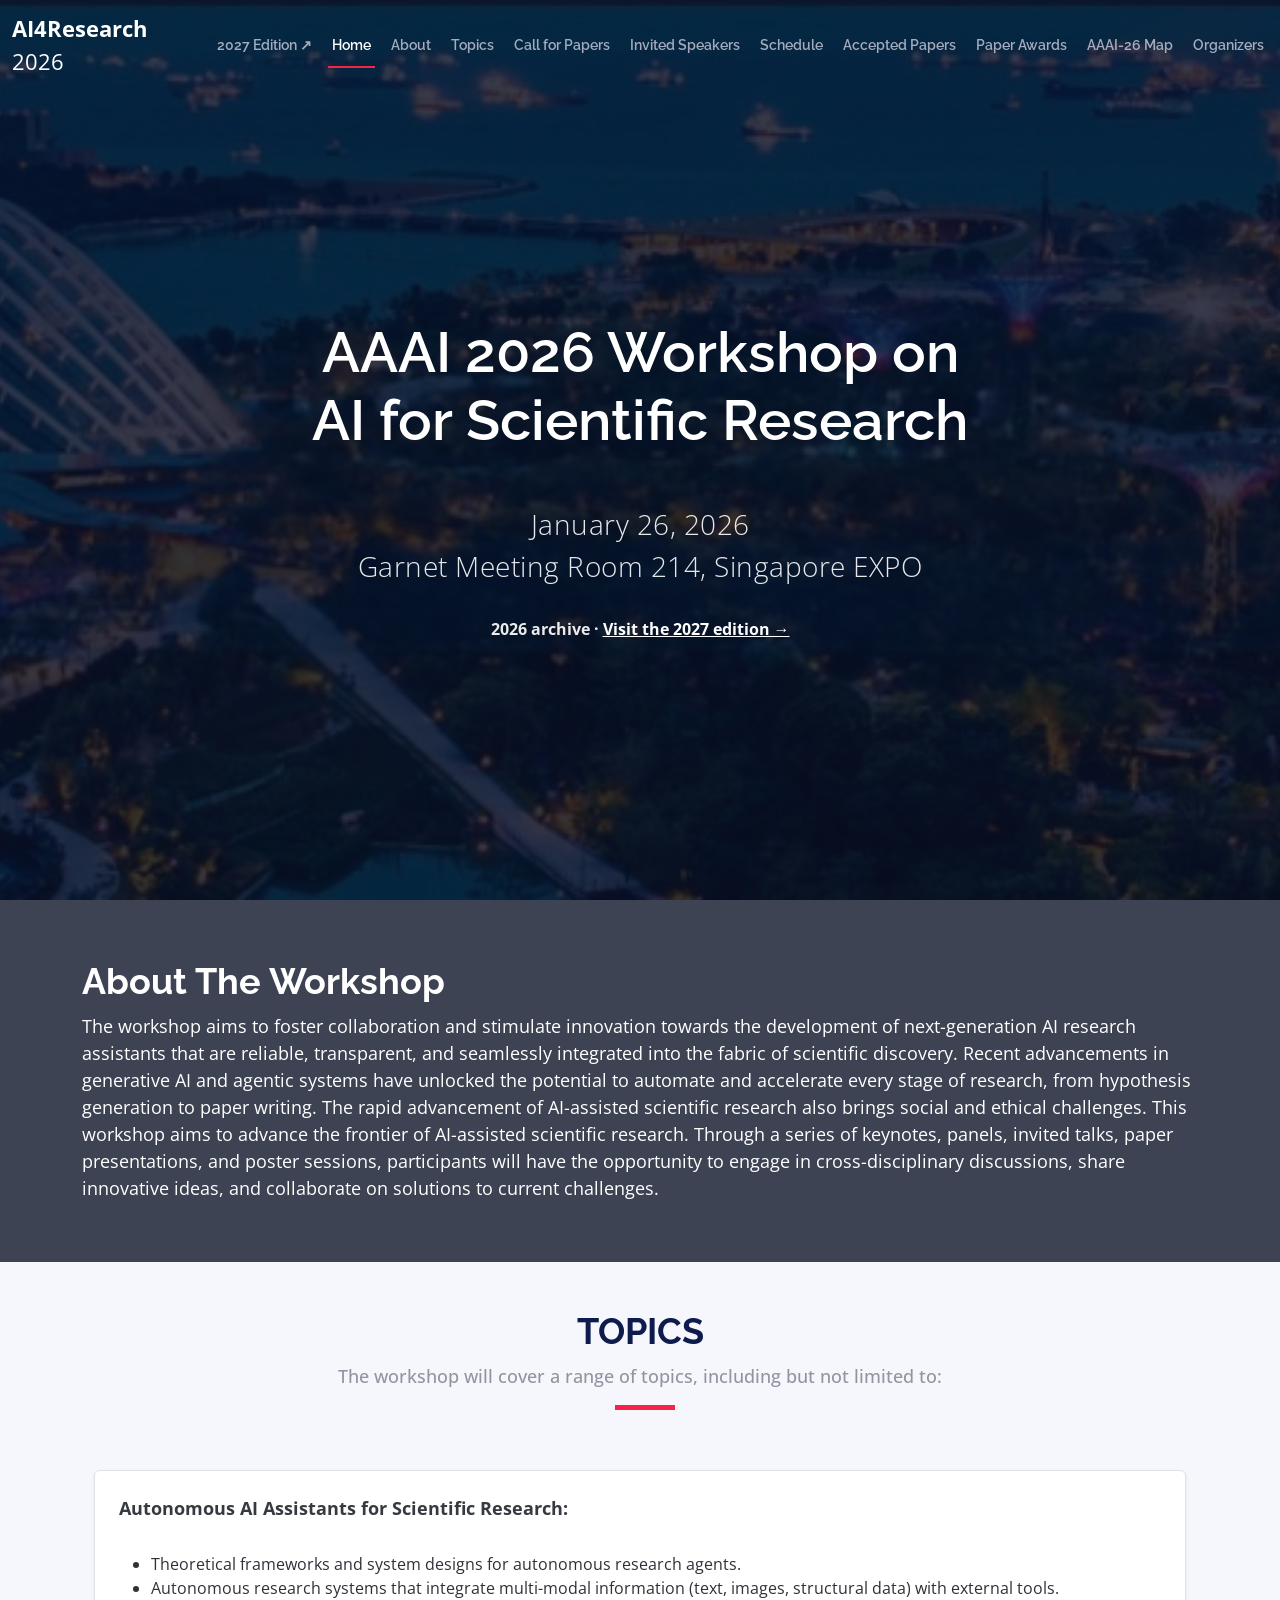
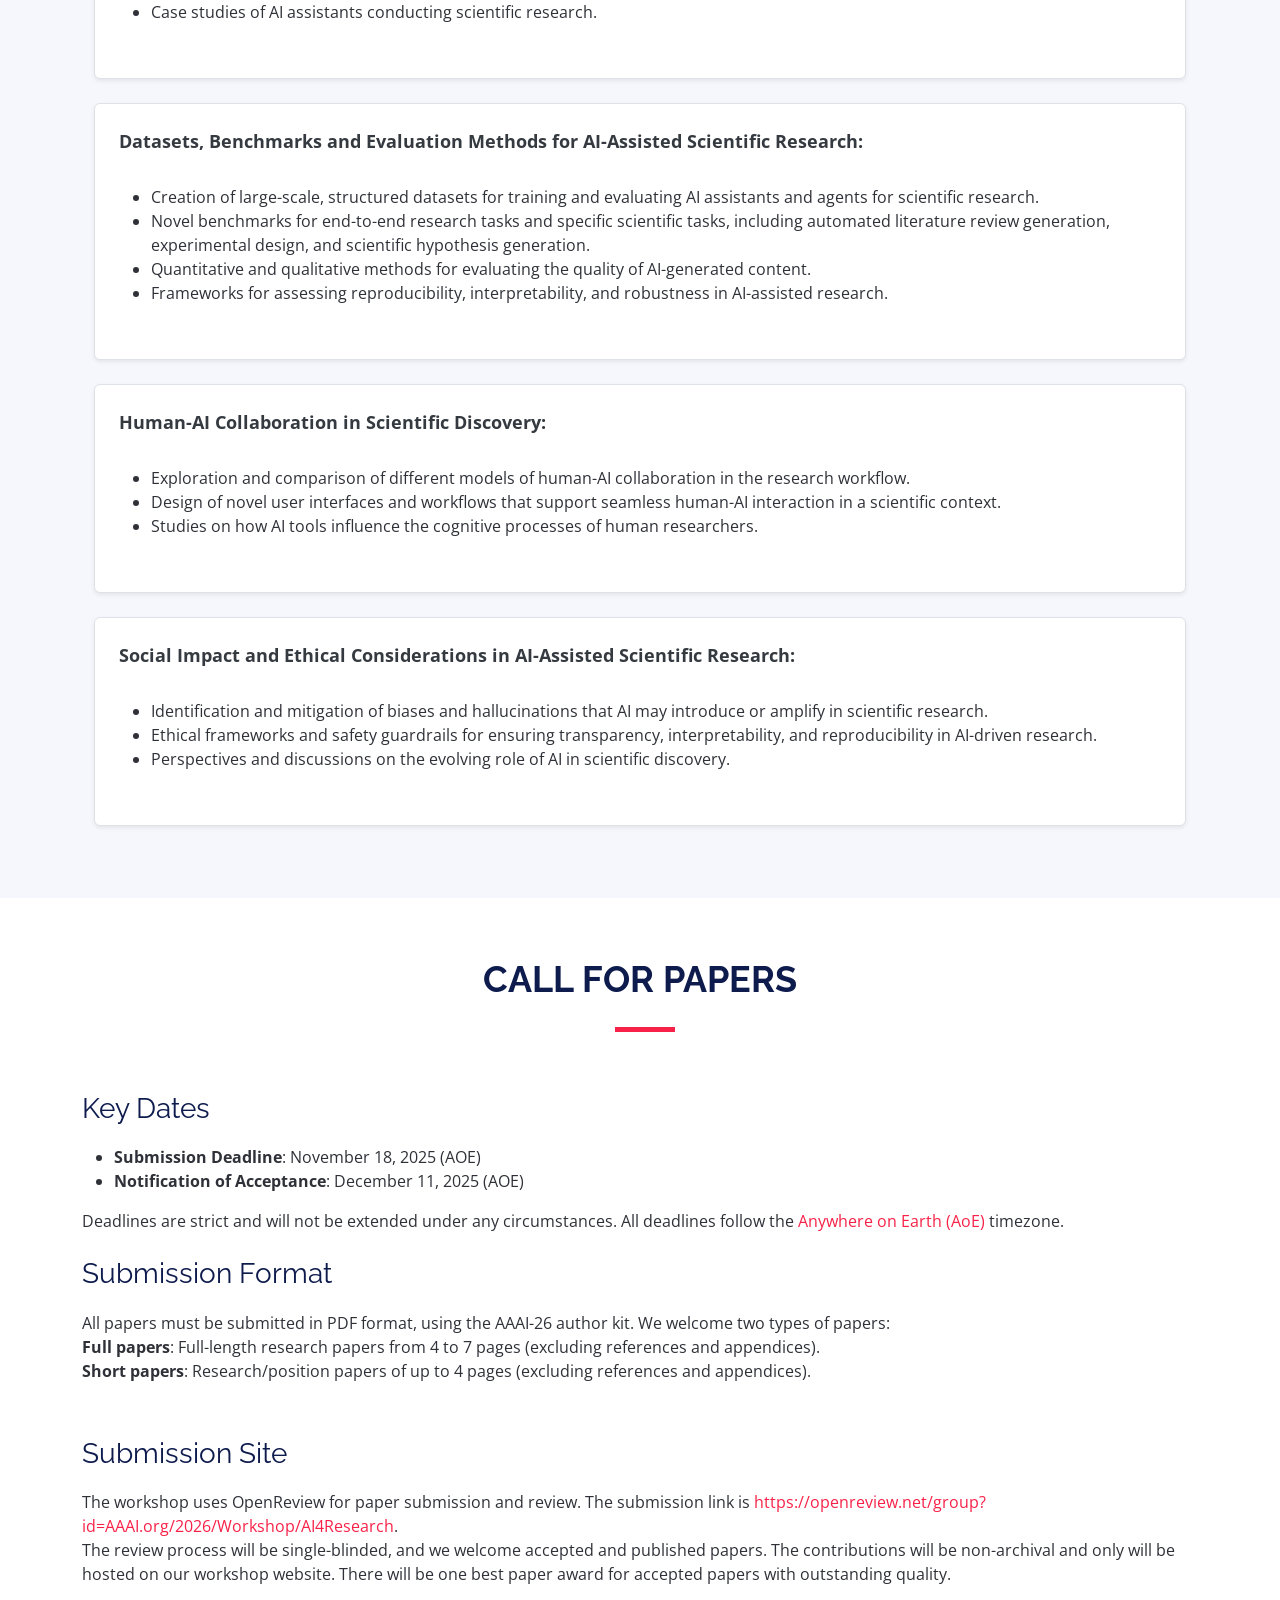
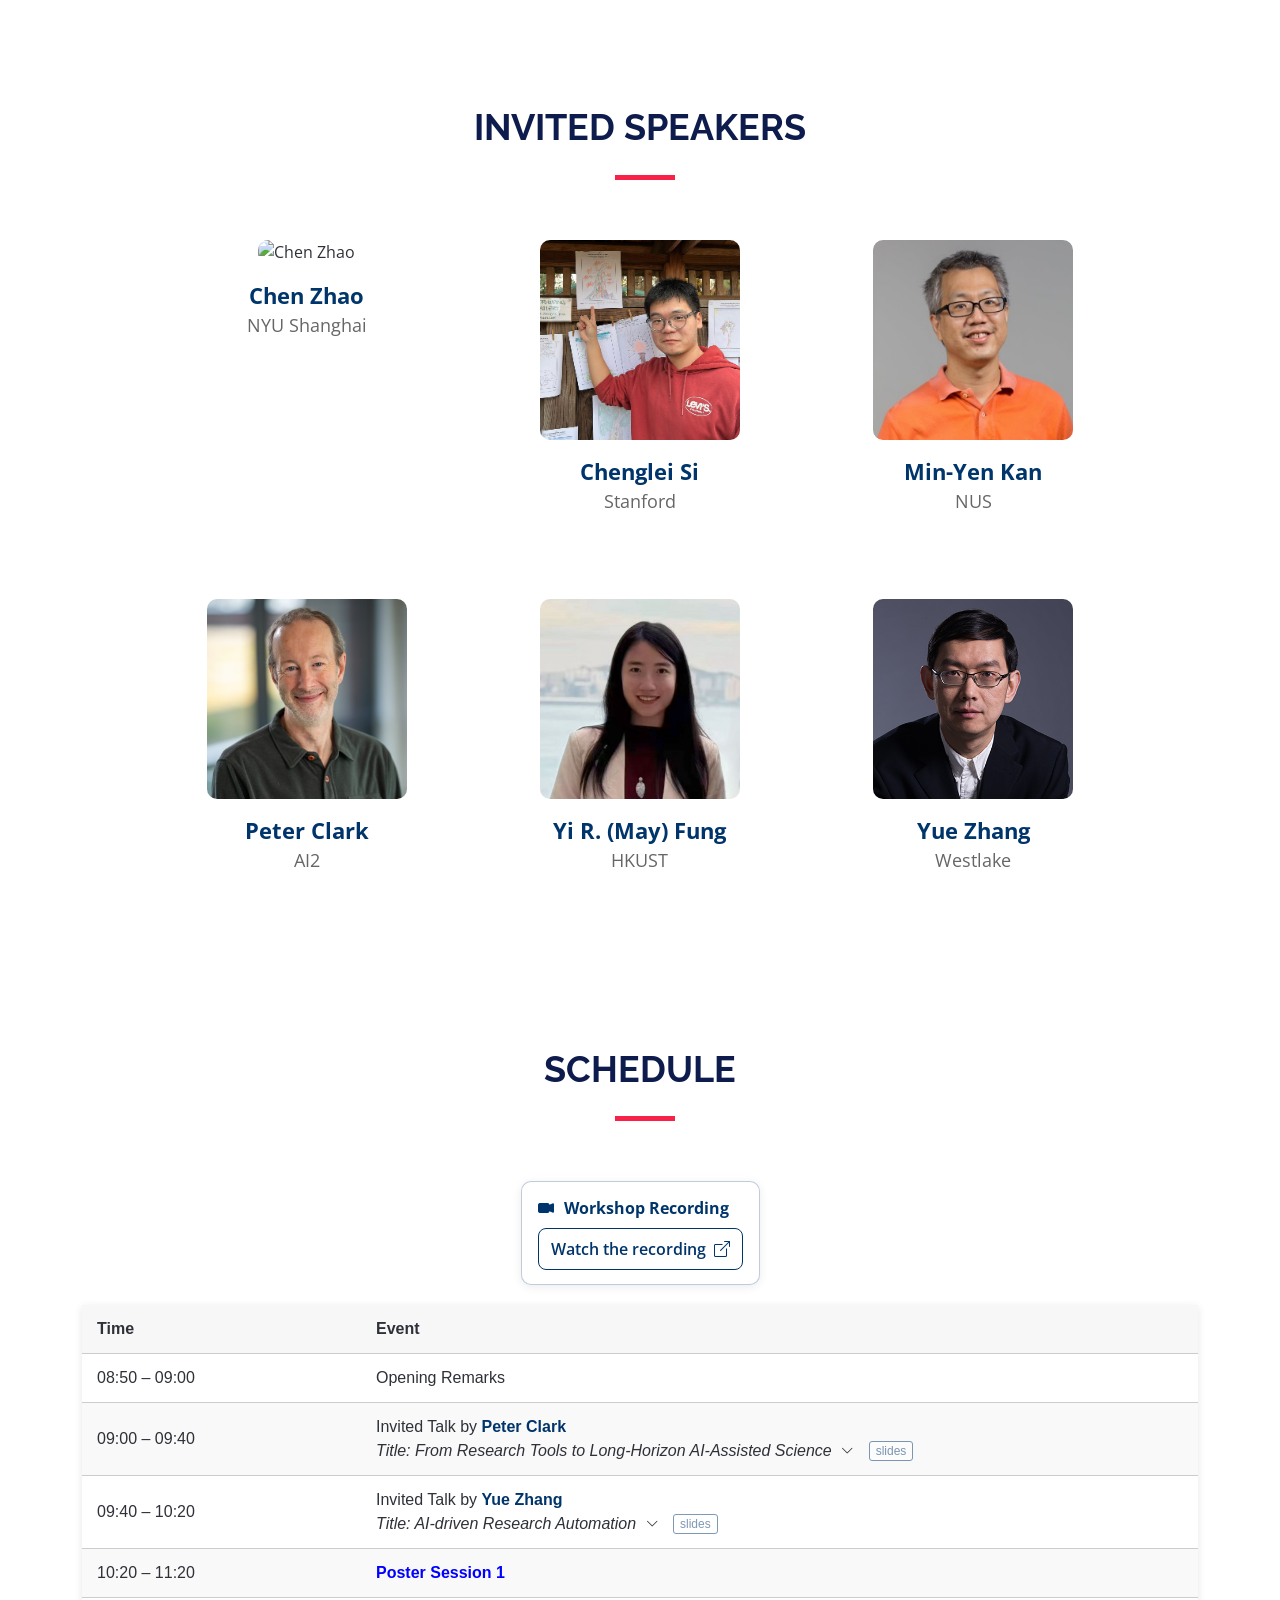
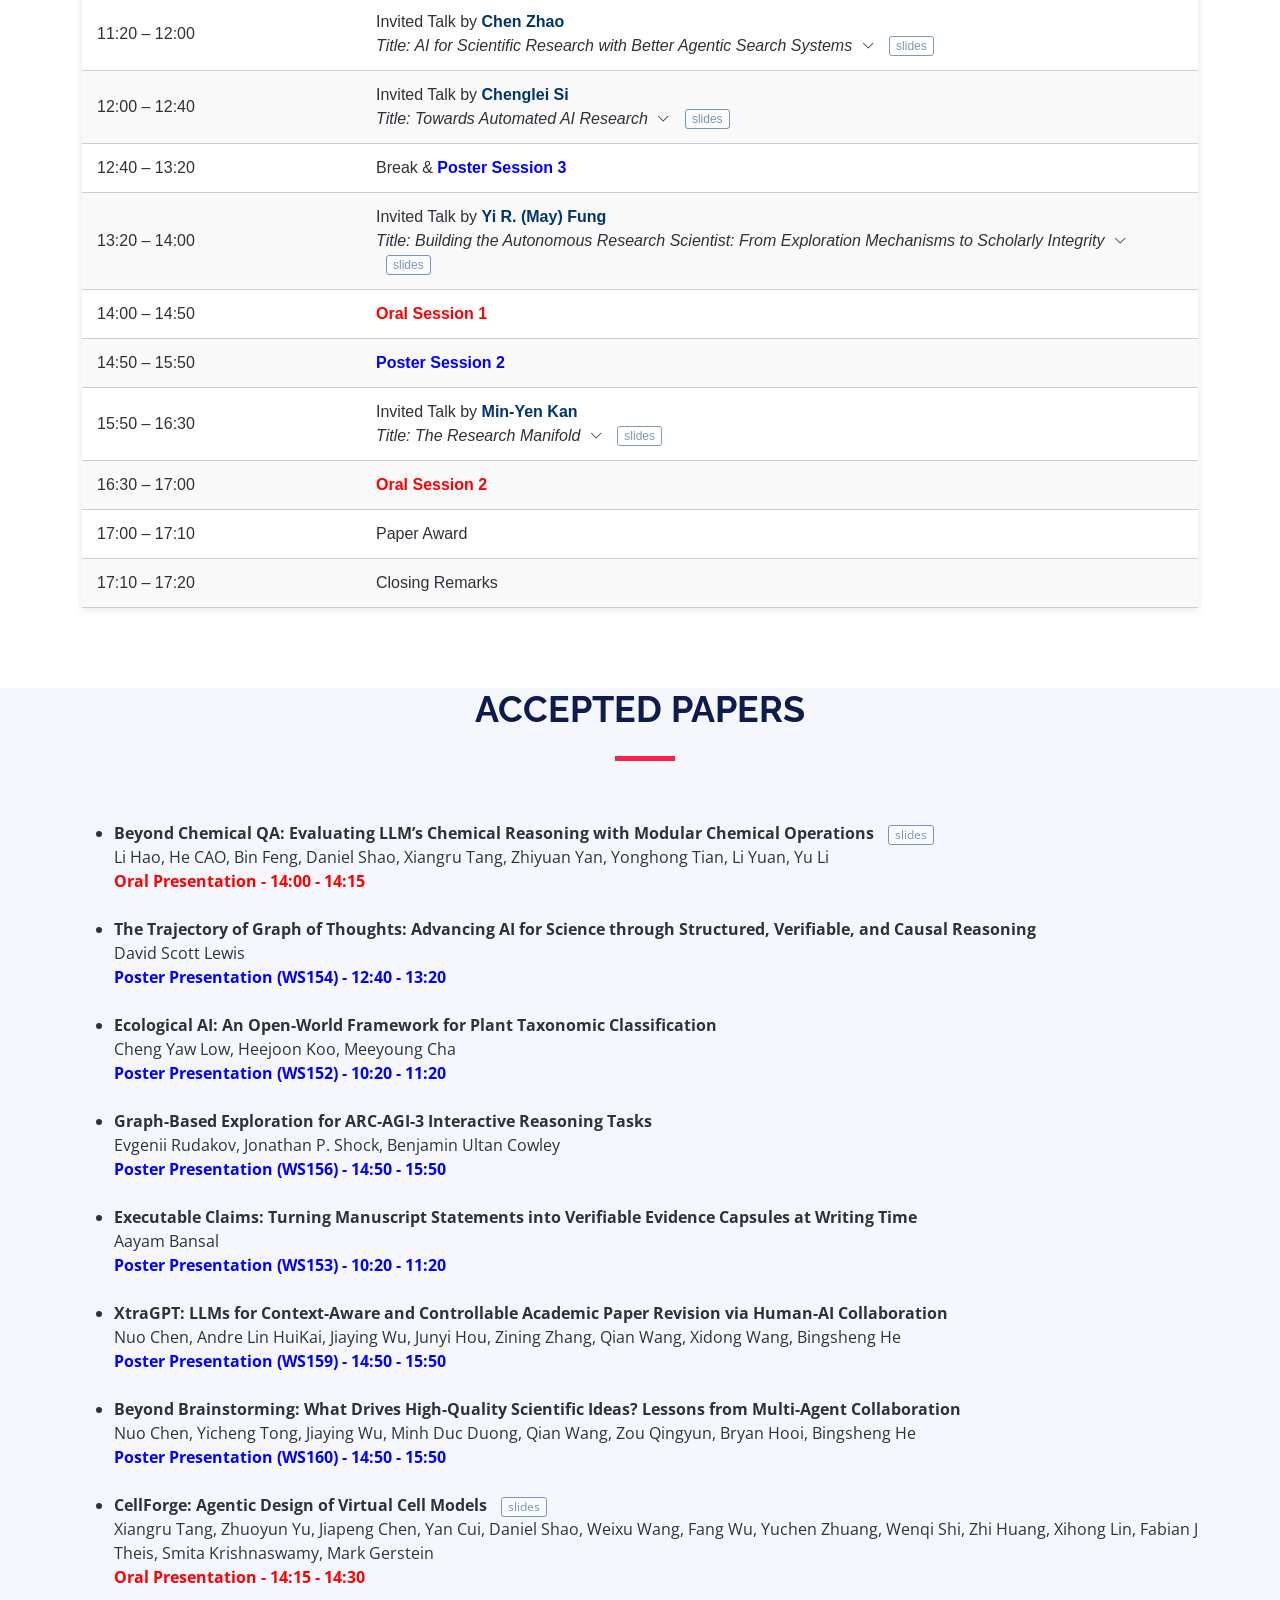
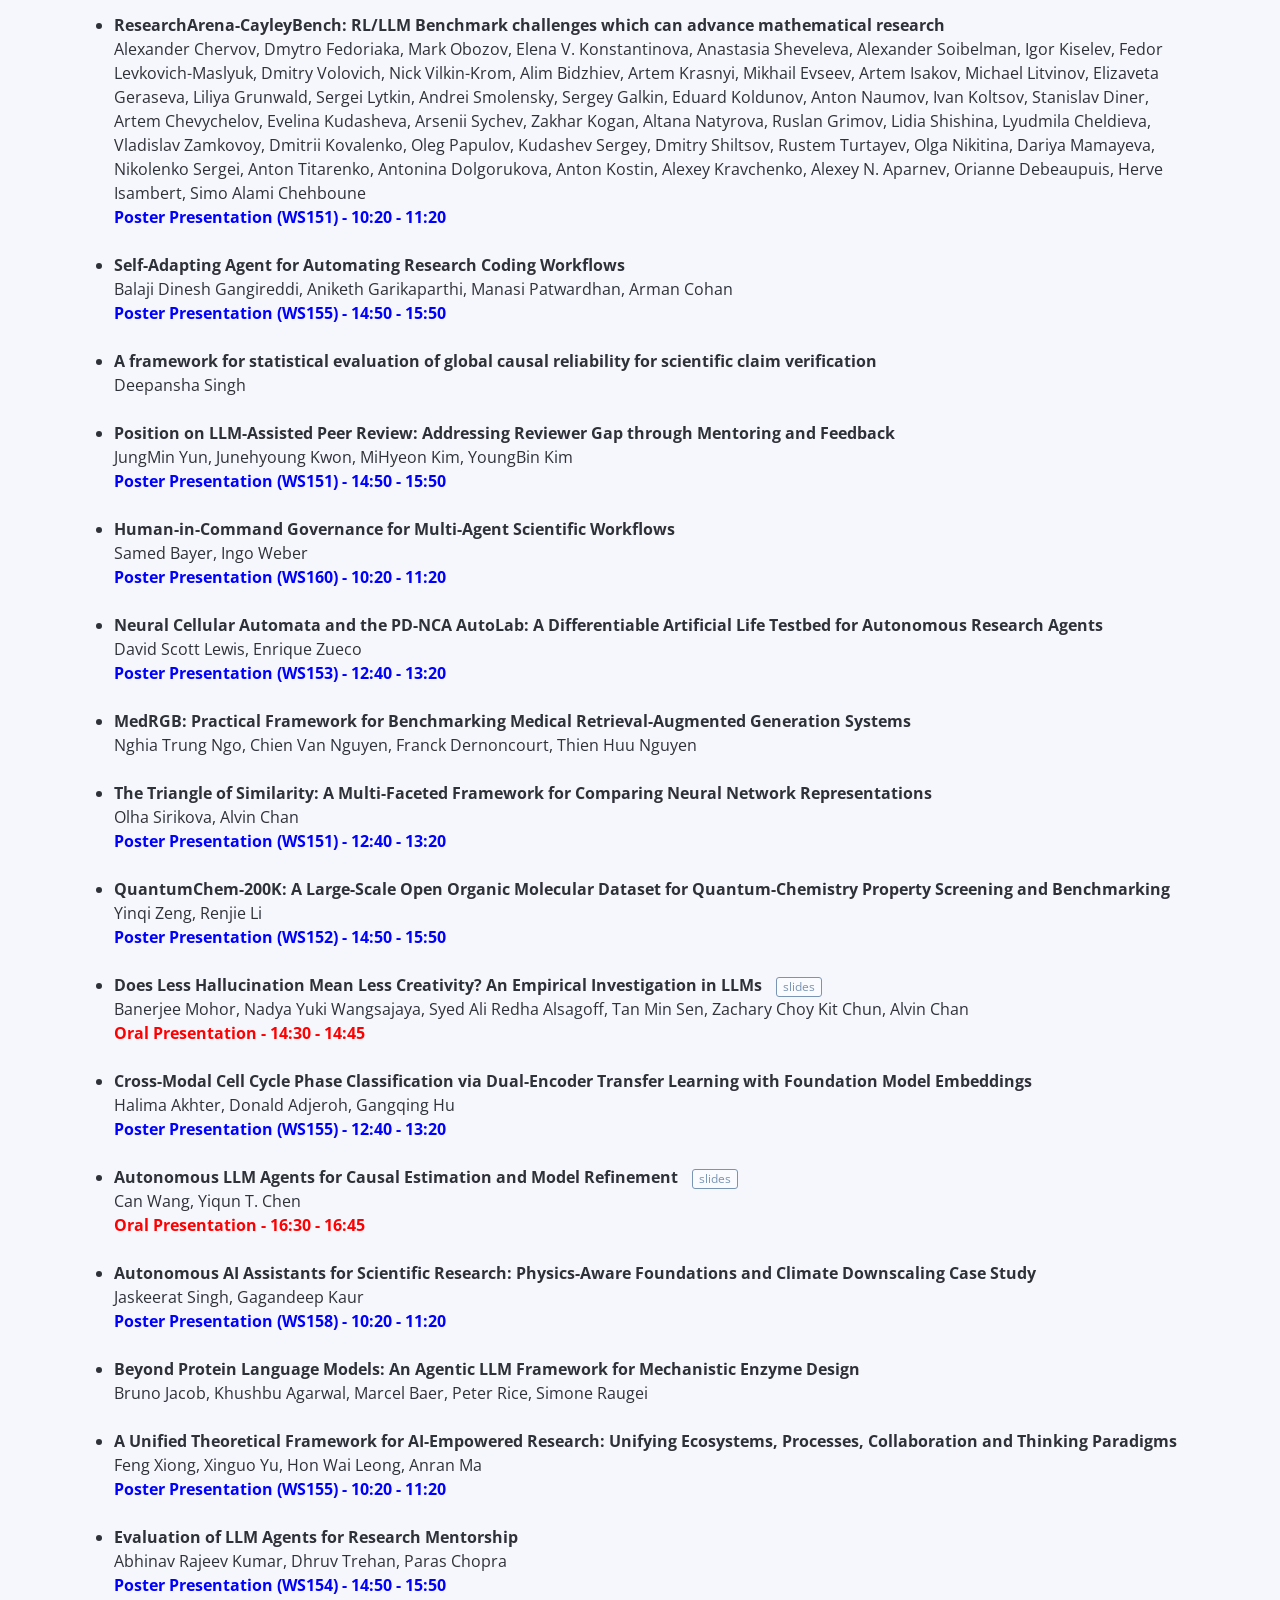
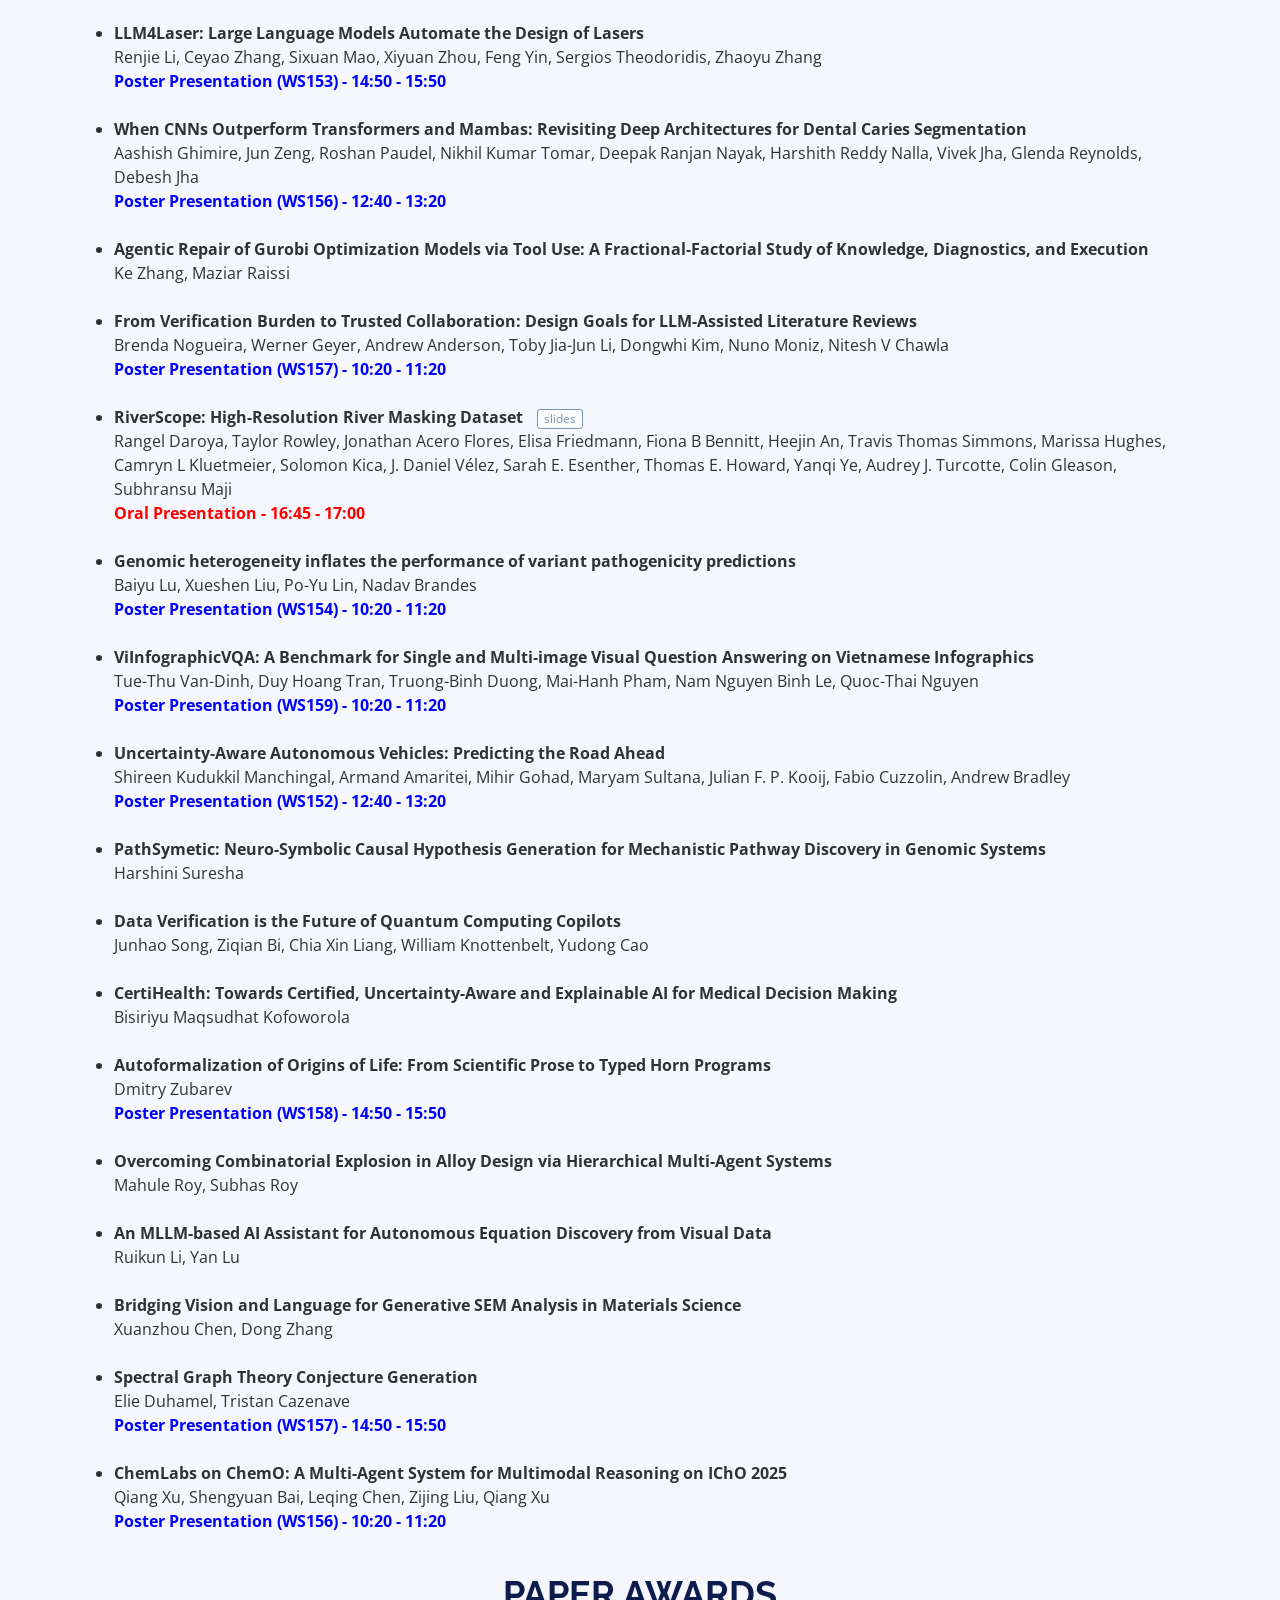
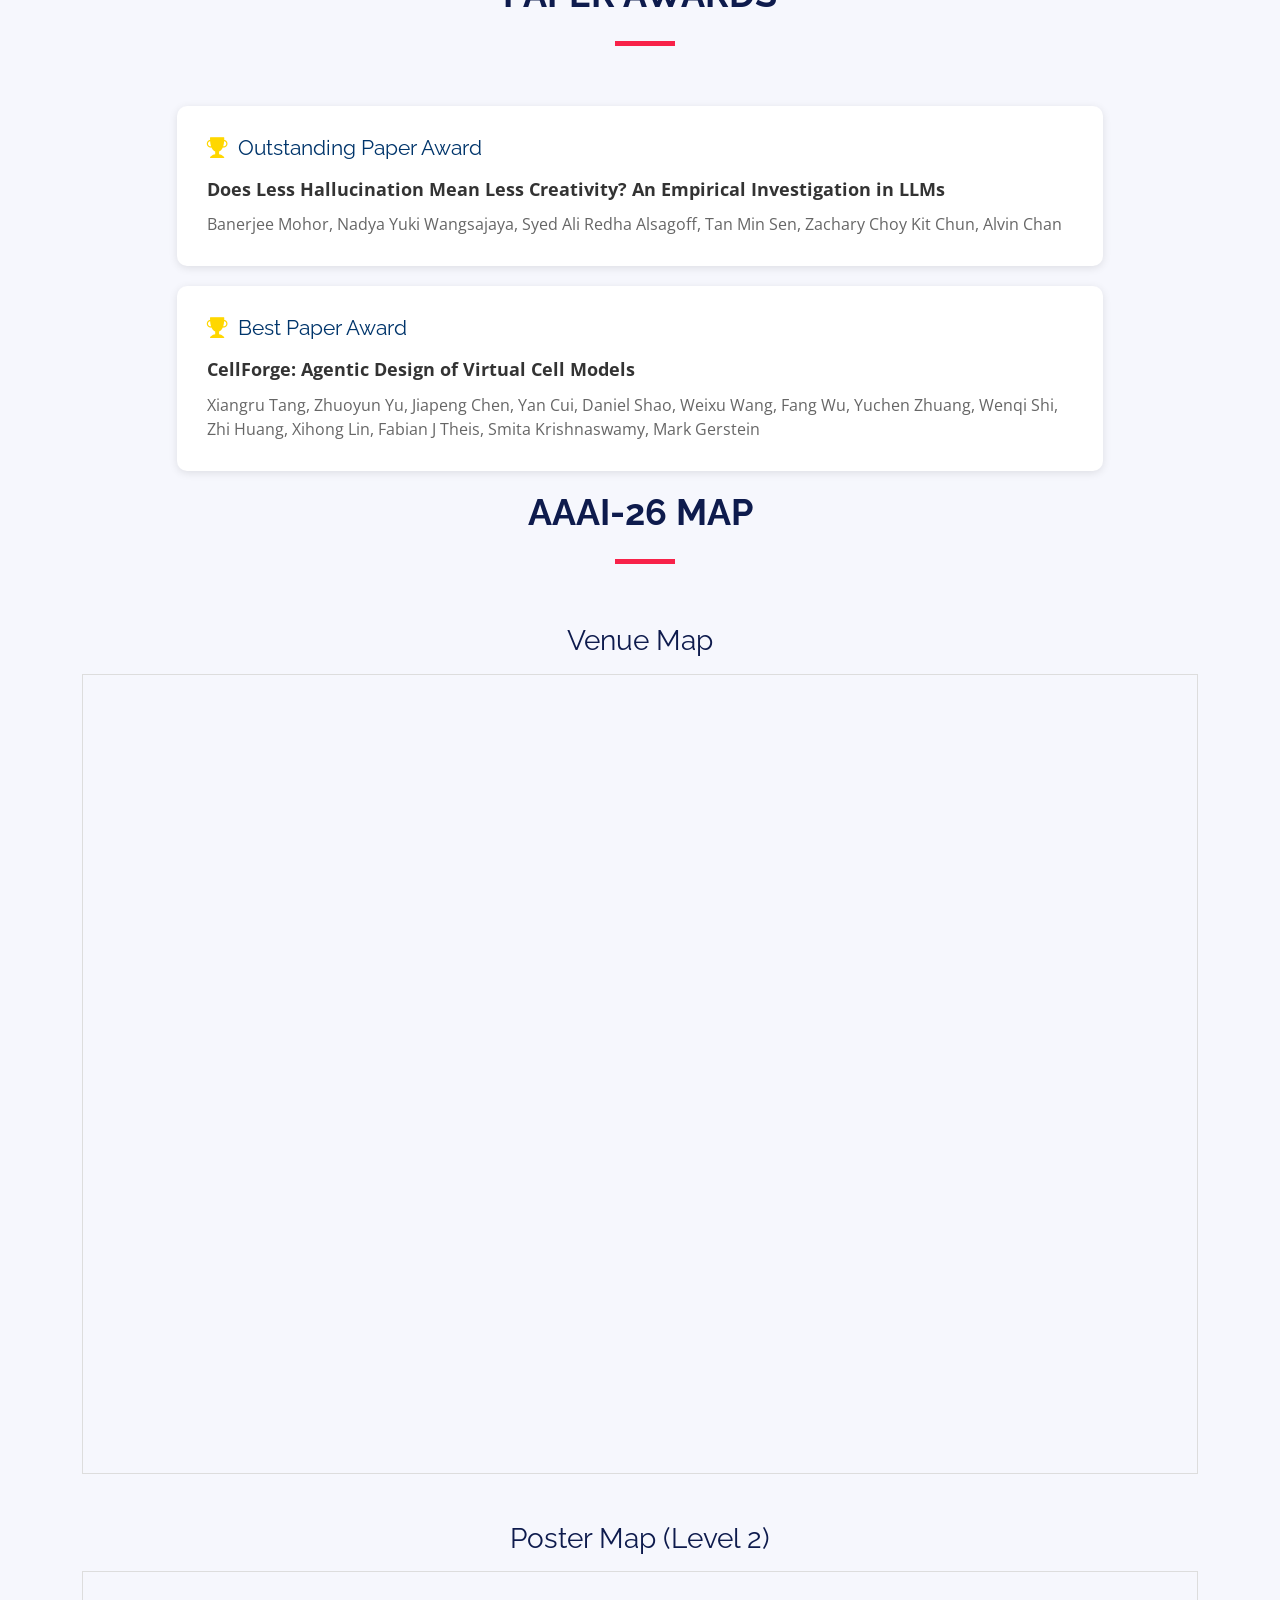
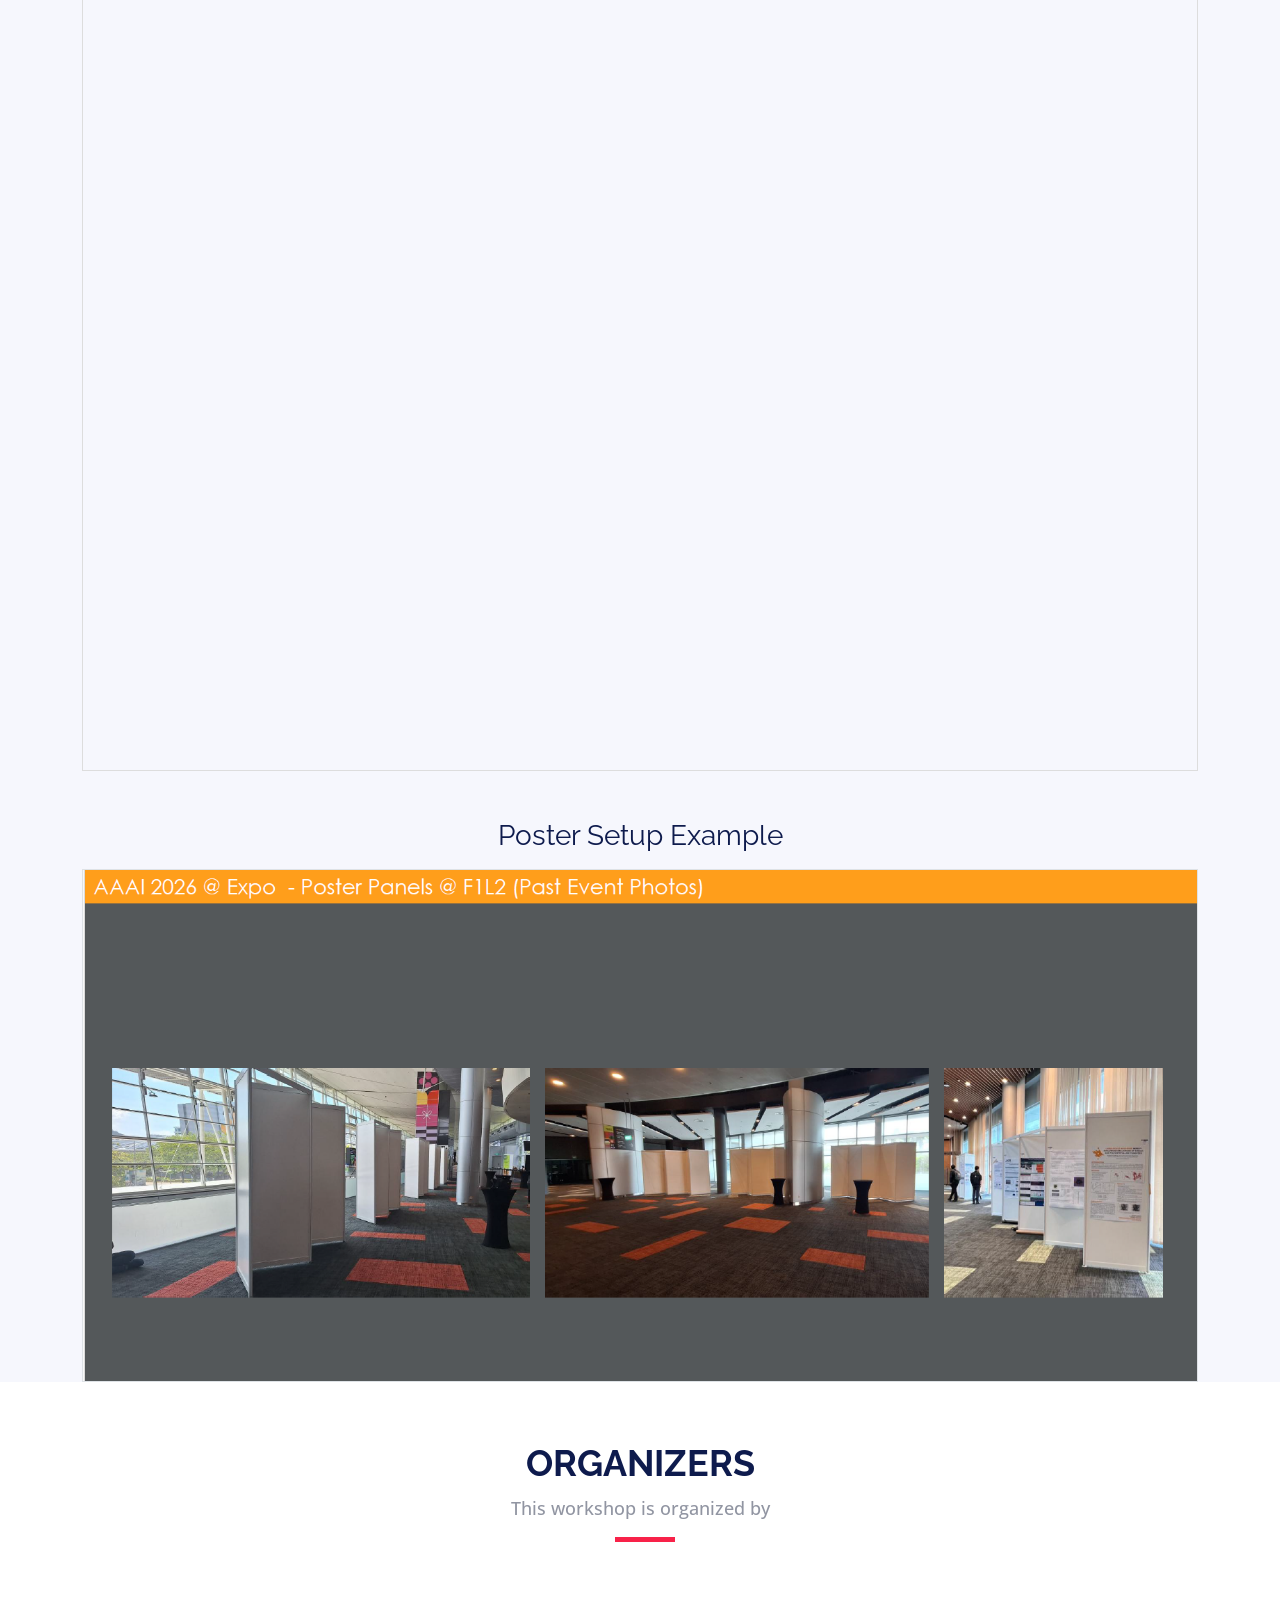
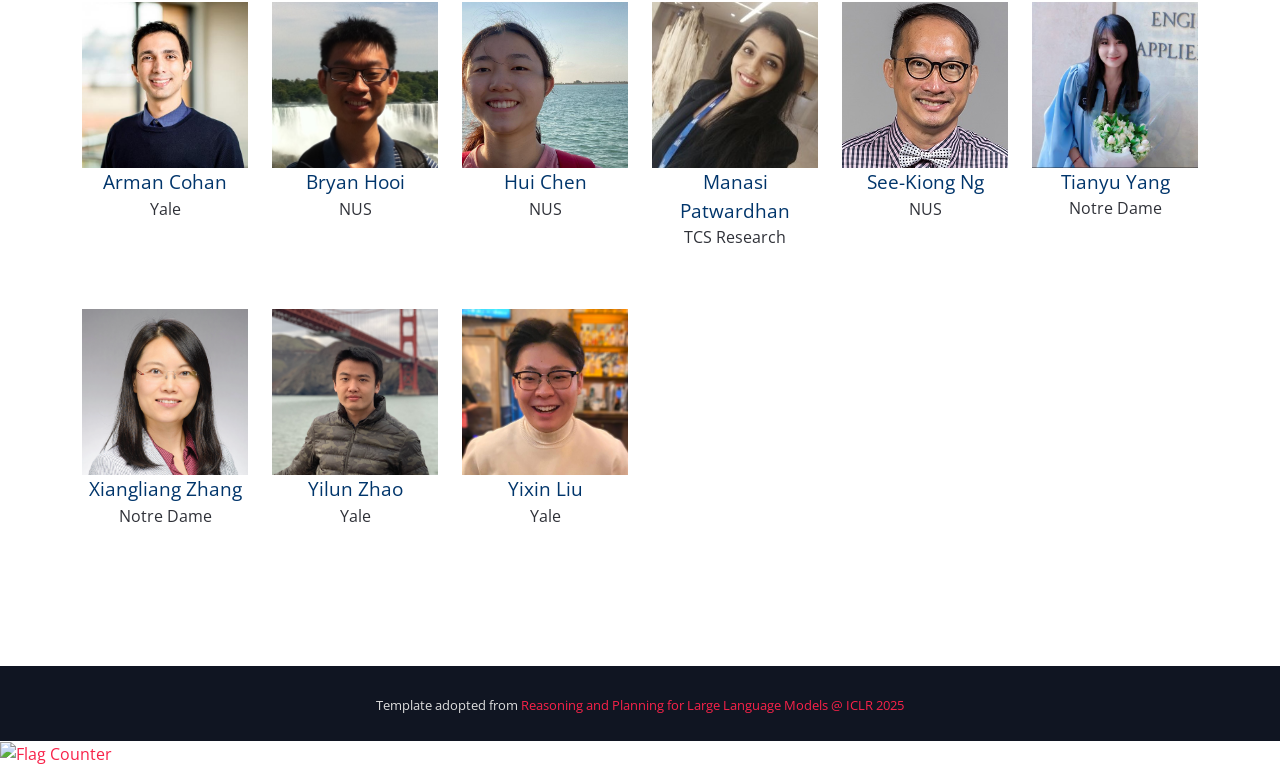
==== commit 09e4f8f6: "Alphabetize organizer and speaker cards" ====
--- a/2026/index.html
+++ b/2026/index.html
@@ -25,7 +25,7 @@
 
   <!-- Template Main CSS File -->
   <link href="../assets/css/style.css" rel="stylesheet">
-  
+
   <!-- Custom CSS for Schedule Table -->
   <style>
     .schedule-table {
@@ -316,7 +316,7 @@
         <p>
           The workshop uses OpenReview for paper submission and review. The submission link is <a href="https://openreview.net/group?id=AAAI.org/2026/Workshop/AI4Research">https://openreview.net/group?id=AAAI.org/2026/Workshop/AI4Research</a>.
           <br>The review process will be single-blinded, and we welcome accepted and published papers. The contributions will be non-archival and only will be hosted on our workshop website. There will be one best paper award for accepted papers with outstanding quality.
-        </p> 
+        </p>
       </div>
     </section>
 
@@ -329,8 +329,30 @@
         </div>
 
         <div class="row justify-content-center gx-3" style="max-width: 1000px; margin: 0 auto;">
-          
-          <!-- Speaker 1: Peter Clark -->
+          <div class="col-lg-4 col-md-6 mb-4">
+            <div class="speaker" data-aos="fade-up" data-aos-delay="300" style="text-align: center;">
+              <img src="../assets/img/speakers/chen.jpg" alt="Chen Zhao" class="img-fluid" style="width: 200px; height: 200px; object-fit: cover; border-radius: 10px; margin-bottom: 15px;">
+              <br><a href="#" style="font-size: 1.4em; color: #00356B; font-weight: bold;">Chen Zhao</a>
+              <p style="font-size: 1.1em; color: #666;">NYU Shanghai</p>
+            </div>
+          </div>
+
+          <div class="col-lg-4 col-md-6 mb-4">
+            <div class="speaker" data-aos="fade-up" data-aos-delay="100" style="text-align: center;">
+              <img src="../assets/img/speakers/chenglei.jpg" alt="Chenglei Si" class="img-fluid" style="width: 200px; height: 200px; object-fit: cover; border-radius: 10px; margin-bottom: 15px;">
+              <br><a href="#" style="font-size: 1.4em; color: #00356B; font-weight: bold;">Chenglei Si</a>
+              <p style="font-size: 1.1em; color: #666;">Stanford</p>
+            </div>
+          </div>
+
+          <div class="col-lg-4 col-md-6 mb-4">
+            <div class="speaker" data-aos="fade-up" data-aos-delay="300" style="text-align: center;">
+              <img src="../assets/img/speakers/min.png" alt="Min-Yen Kan" class="img-fluid" style="width: 200px; height: 200px; object-fit: cover; border-radius: 10px; margin-bottom: 15px;">
+              <br><a href="#" style="font-size: 1.4em; color: #00356B; font-weight: bold;">Min-Yen Kan</a>
+              <p style="font-size: 1.1em; color: #666;">NUS</p>
+            </div>
+          </div>
+
           <div class="col-lg-4 col-md-6 mb-4">
             <div class="speaker" data-aos="fade-up" data-aos-delay="100" style="text-align: center;">
               <img src="../assets/img/speakers/peter.jpg" alt="Peter Clark" class="img-fluid" style="width: 200px; height: 200px; object-fit: cover; border-radius: 10px; margin-bottom: 15px;">
@@ -338,49 +360,20 @@
               <p style="font-size: 1.1em; color: #666;">AI2</p>
             </div>
           </div>
-          
-          <!-- Speaker 2: Yue Zhang -->
+
+          <div class="col-lg-4 col-md-6 mb-4">
+            <div class="speaker" data-aos="fade-up" data-aos-delay="200" style="text-align: center;">
+              <img src="../assets/img/speakers/fung.png" alt="Yi R. (May) Fung" class="img-fluid" style="width: 200px; height: 200px; object-fit: cover; border-radius: 10px; margin-bottom: 15px;">
+              <br><a href="#" style="font-size: 1.4em; color: #00356B; font-weight: bold;">Yi R. (May) Fung</a>
+              <p style="font-size: 1.1em; color: #666;">HKUST</p>
+            </div>
+          </div>
+
           <div class="col-lg-4 col-md-6 mb-4">
             <div class="speaker" data-aos="fade-up" data-aos-delay="200" style="text-align: center;">
               <img src="../assets/img/speakers/yue.jpg" alt="Yue Zhang" class="img-fluid" style="width: 200px; height: 200px; object-fit: cover; border-radius: 10px; margin-bottom: 15px;">
               <br><a href="#" style="font-size: 1.4em; color: #00356B; font-weight: bold;">Yue Zhang</a>
               <p style="font-size: 1.1em; color: #666;">Westlake</p>
-            </div>
-          </div>
-
-          <!-- Speaker 3: Chen Zhao -->
-          <div class="col-lg-4 col-md-6 mb-4">
-            <div class="speaker" data-aos="fade-up" data-aos-delay="300" style="text-align: center;">
-              <img src="../assets/img/speakers/chen.jpg" alt="Chen Zhao" class="img-fluid" style="width: 200px; height: 200px; object-fit: cover; border-radius: 10px; margin-bottom: 15px;">
-              <br><a href="#" style="font-size: 1.4em; color: #00356B; font-weight: bold;">Chen Zhao</a>
-              <p style="font-size: 1.1em; color: #666;">NYU Shanghai</p>
-            </div>
-          </div>
-
-          <!-- Speaker 4: Chenglei Si -->
-          <div class="col-lg-4 col-md-6 mb-4">
-            <div class="speaker" data-aos="fade-up" data-aos-delay="100" style="text-align: center;">
-              <img src="../assets/img/speakers/chenglei.jpg" alt="Chenglei Si" class="img-fluid" style="width: 200px; height: 200px; object-fit: cover; border-radius: 10px; margin-bottom: 15px;">
-              <br><a href="#" style="font-size: 1.4em; color: #00356B; font-weight: bold;">Chenglei Si</a>
-              <p style="font-size: 1.1em; color: #666;">Stanford</p>
-            </div>
-          </div>
-
-          <!-- Speaker 5: Yi R. (May) Fung -->
-          <div class="col-lg-4 col-md-6 mb-4">
-            <div class="speaker" data-aos="fade-up" data-aos-delay="200" style="text-align: center;">
-              <img src="../assets/img/speakers/fung.png" alt="Yi R. (May) Fung" class="img-fluid" style="width: 200px; height: 200px; object-fit: cover; border-radius: 10px; margin-bottom: 15px;">
-              <br><a href="#" style="font-size: 1.4em; color: #00356B; font-weight: bold;">Yi R. (May) Fung</a>
-              <p style="font-size: 1.1em; color: #666;">HKUST</p>
-            </div>
-          </div>
-
-          <!-- Speaker 6: Min-Yen Kan -->
-          <div class="col-lg-4 col-md-6 mb-4">
-            <div class="speaker" data-aos="fade-up" data-aos-delay="300" style="text-align: center;">
-              <img src="../assets/img/speakers/min.png" alt="Min-Yen Kan" class="img-fluid" style="width: 200px; height: 200px; object-fit: cover; border-radius: 10px; margin-bottom: 15px;">
-              <br><a href="#" style="font-size: 1.4em; color: #00356B; font-weight: bold;">Min-Yen Kan</a>
-              <p style="font-size: 1.1em; color: #666;">NUS</p>
             </div>
           </div>
 
@@ -479,7 +472,7 @@
                 <a class="slides-box slides-box--disabled" href="#" aria-disabled="true" data-slides-href="../assets/slides/talk_chenglei.pdf" title="Slides (TBA)">slides</a>
                 <div class="collapse mt-2" id="abstract-chenglei">
                   <div class="card card-body" style="font-size: 0.9rem; font-style: normal; color: #333;">
-                    <b>Abstract:</b> Automated AI research holds great potential for accelerating scientific discovery and recursive self-improvement. In this talk, we first present a large-scale human study that rigorously examines whether LLMs can generate novel and effective research ideas. Then, we introduce our latest work on execution-grounded automated AI research, where LLMs propose ideas, implement them as code, run experiments on GPU clusters, and continuously learn from the execution results.  
+                    <b>Abstract:</b> Automated AI research holds great potential for accelerating scientific discovery and recursive self-improvement. In this talk, we first present a large-scale human study that rigorously examines whether LLMs can generate novel and effective research ideas. Then, we introduce our latest work on execution-grounded automated AI research, where LLMs propose ideas, implement them as code, run experiments on GPU clusters, and continuously learn from the execution results.
                   </div>
                 </div>
               </td>
@@ -636,6 +629,22 @@
         <div class="row">
           <div class="col-lg-2 col-md-3 col-sm-4 col-6">
             <div class="speaker" data-aos="fade-up" data-aos-delay="200" style="text-align: center;">
+              <img src="../assets/img/organizers/arman.jpg" alt="Arman Cohan" class="img-fluid">
+              <br><a href="https://armancohan.com/" style="font-size: 1.2em; color: #00356B;">Arman Cohan</a></br>
+              <p>Yale</p>
+            </div>
+          </div>
+
+          <div class="col-lg-2 col-md-3 col-sm-4 col-6">
+            <div class="speaker" data-aos="fade-up" data-aos-delay="200" style="text-align: center;">
+              <img src="../assets/img/organizers/bryan.jpg" alt="Bryan Hooi" class="img-fluid">
+              <br><a href="https://bhooi.github.io/" style="font-size: 1.2em; color: #00356B;">Bryan Hooi</a></br>
+              <p>NUS</p>
+            </div>
+          </div>
+
+          <div class="col-lg-2 col-md-3 col-sm-4 col-6">
+            <div class="speaker" data-aos="fade-up" data-aos-delay="200" style="text-align: center;">
               <img src="../assets/img/organizers/hui.png" alt="Hui Chen" class="img-fluid">
               <br><a href="https://chchenhui.github.io/" style="font-size: 1.2em; color: #00356B;">Hui Chen</a></br>
               <p>NUS</p>
@@ -644,6 +653,38 @@
 
           <div class="col-lg-2 col-md-3 col-sm-4 col-6">
             <div class="speaker" data-aos="fade-up" data-aos-delay="200" style="text-align: center;">
+              <img src="../assets/img/organizers/manasi.jpeg" alt="Manasi Patwardhan" class="img-fluid">
+              <br><a href="https://scholar.google.com/citations?user=eAM84HQAAAAJ&hl=en" style="font-size: 1.2em; color: #00356B;">Manasi Patwardhan</a></br>
+              <p>TCS Research</p>
+            </div>
+          </div>
+
+          <div class="col-lg-2 col-md-3 col-sm-4 col-6">
+            <div class="speaker" data-aos="fade-up" data-aos-delay="200" style="text-align: center;">
+              <img src="../assets/img/organizers/see-kiong.jpg" alt="See-Kiong Ng" class="img-fluid">
+              <br><a href="https://www.comp.nus.edu.sg/~ngsk/index.htm" style="font-size: 1.2em; color: #00356B;">See-Kiong Ng</a></br>
+              <p>NUS</p>
+            </div>
+          </div>
+
+          <div class="col-lg-2 col-md-3 col-sm-4 col-6">
+            <div class="speaker" data-aos="fade-up" data-aos-delay="200" style="text-align: center;">
+              <img src="../assets/img/organizers/tianyu.png" alt="Tianyu Yang" class="img-fluid">
+              <br><a href="https://tianyu-yang-anna.github.io/" style="font-size: 1.2em; color: #00356B;">Tianyu Yang</a></br>
+              <p>Notre Dame</p>
+            </div>
+          </div>
+
+          <div class="col-lg-2 col-md-3 col-sm-4 col-6">
+            <div class="speaker" data-aos="fade-up" data-aos-delay="200" style="text-align: center;">
+              <img src="../assets/img/organizers/xiangliang.png" alt="Xiangliang Zhang" class="img-fluid">
+              <br><a href="https://sites.nd.edu/xiangliang-zhang/" style="font-size: 1.2em; color: #00356B;">Xiangliang Zhang</a></br>
+              <p>Notre Dame</p>
+            </div>
+          </div>
+
+          <div class="col-lg-2 col-md-3 col-sm-4 col-6">
+            <div class="speaker" data-aos="fade-up" data-aos-delay="200" style="text-align: center;">
               <img src="../assets/img/organizers/yilun.jpeg" alt="Yilun Zhao" class="img-fluid">
               <br><a href="https://yilunzhao.github.io/" style="font-size: 1.2em; color: #00356B;">Yilun Zhao</a></br>
               <p>Yale</p>
@@ -652,57 +693,9 @@
 
           <div class="col-lg-2 col-md-3 col-sm-4 col-6">
             <div class="speaker" data-aos="fade-up" data-aos-delay="200" style="text-align: center;">
-              <img src="../assets/img/organizers/manasi.jpeg" alt="Manasi Patwardhan" class="img-fluid">
-              <br><a href="https://scholar.google.com/citations?user=eAM84HQAAAAJ&hl=en" style="font-size: 1.2em; color: #00356B;">Manasi Patwardhan</a></br>
-              <p>TCS Research</p>
-            </div>
-          </div>
-
-          <div class="col-lg-2 col-md-3 col-sm-4 col-6">
-            <div class="speaker" data-aos="fade-up" data-aos-delay="200" style="text-align: center;">
-              <img src="../assets/img/organizers/tianyu.png" alt="Tianyu Yang" class="img-fluid">
-              <br><a href="https://tianyu-yang-anna.github.io/" style="font-size: 1.2em; color: #00356B;">Tianyu Yang</a></br>
-              <p>Notre Dame</p>
-            </div>
-          </div>
-
-          <div class="col-lg-2 col-md-3 col-sm-4 col-6">
-            <div class="speaker" data-aos="fade-up" data-aos-delay="200" style="text-align: center;">
               <img src="../assets/img/organizers/yixin.jpg" alt="Yixin Liu" class="img-fluid">
               <br><a href="https://yixinl7.github.io/" style="font-size: 1.2em; color: #00356B;">Yixin Liu</a></br>
               <p>Yale</p>
-            </div>
-          </div>
-
-          <div class="col-lg-2 col-md-3 col-sm-4 col-6">
-            <div class="speaker" data-aos="fade-up" data-aos-delay="200" style="text-align: center;">
-              <img src="../assets/img/organizers/xiangliang.png" alt="Xiangliang Zhang" class="img-fluid">
-              <br><a href="https://sites.nd.edu/xiangliang-zhang/" style="font-size: 1.2em; color: #00356B;">Xiangliang Zhang</a></br>
-              <p>Notre Dame</p>
-            </div>
-          </div>
-
-          <div class="col-lg-2 col-md-3 col-sm-4 col-6">
-            <div class="speaker" data-aos="fade-up" data-aos-delay="200" style="text-align: center;">
-              <img src="../assets/img/organizers/see-kiong.jpg" alt="See-Kiong Ng" class="img-fluid">
-              <br><a href="https://www.comp.nus.edu.sg/~ngsk/index.htm" style="font-size: 1.2em; color: #00356B;">See-Kiong Ng</a></br>
-              <p>NUS</p>
-            </div>
-          </div>
-
-          <div class="col-lg-2 col-md-3 col-sm-4 col-6">
-            <div class="speaker" data-aos="fade-up" data-aos-delay="200" style="text-align: center;">
-              <img src="../assets/img/organizers/arman.jpg" alt="Arman Cohan" class="img-fluid">
-              <br><a href="https://armancohan.com/" style="font-size: 1.2em; color: #00356B;">Arman Cohan</a></br>
-              <p>Yale</p>
-            </div>
-          </div>
-
-          <div class="col-lg-2 col-md-3 col-sm-4 col-6">
-            <div class="speaker" data-aos="fade-up" data-aos-delay="200" style="text-align: center;">
-              <img src="../assets/img/organizers/bryan.jpg" alt="Bryan Hooi" class="img-fluid">
-              <br><a href="https://bhooi.github.io/" style="font-size: 1.2em; color: #00356B;">Bryan Hooi</a></br>
-              <p>NUS</p>
             </div>
           </div>
         </div>
@@ -733,7 +726,7 @@
   <script src="../assets/vendor/bootstrap/js/bootstrap.bundle.min.js"></script>
   <script src="../assets/vendor/glightbox/js/glightbox.min.js"></script>
   <script src="../assets/vendor/swiper/swiper-bundle.min.js"></script>
-  <script src="../assets/vendor/php-email-form/validate.js"></script> 
+  <script src="../assets/vendor/php-email-form/validate.js"></script>
 
   <!-- Template Main JS File -->
   <script src="../assets/js/main.js"></script>
@@ -841,7 +834,7 @@
             // Time mapping
             let timeInfo = '';
             let presentationType = '';
-            
+
             if (isOral) {
                 presentationType = 'Oral Presentation';
                 // Determine Oral number from presentationId e.g. "Oral 1"
@@ -869,12 +862,12 @@
               slidesHtml = ' <a class="slides-box slides-box--disabled" href="#" aria-disabled="true" data-slides-base="' + oralSlidesBase + '" title="Slides (TBA)" data-paper-id="' + escapeHtml(paperId) + '">slides</a>';
             }
             li.innerHTML = '<b>' + escapeHtml(title) + '</b>' + slidesHtml + '<br>' + escapeHtml(authors);
-            
+
             if (timeInfo) {
                 const colorStyle = isOral ? 'color: red;' : 'color: blue;';
                 li.innerHTML += '<br><span style="' + colorStyle + ' font-weight: bold;">' + presentationType + ' - ' + timeInfo + '</span>';
             }
-            
+
             list.appendChild(li);
             list.appendChild(document.createElement('br'));
           });
